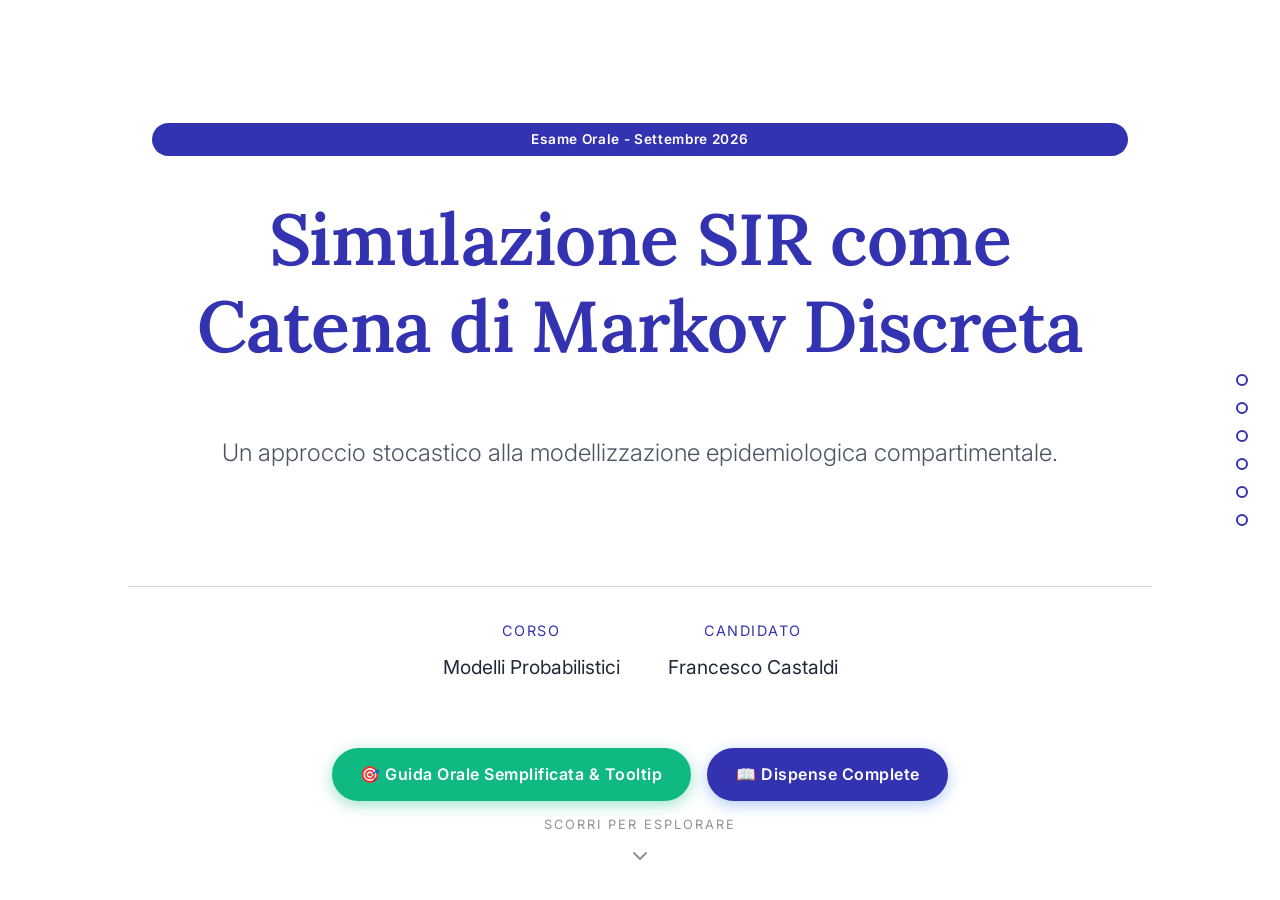
==== docs/index.html @ 9ffbcf99 "docs: add comprehensive oral exam guide with plain-language explanations and interactive tooltips" ====
<!DOCTYPE html>
<html lang="it">
<head>
    <meta charset="UTF-8">
    <meta name="viewport" content="width=device-width, initial-scale=1.0">
    <title>SIR Markov Chain | Esame Modelli Probabilistici</title>
    <link rel="stylesheet" href="./style.css">
    <!-- MathJax per renderizzare le formule LaTeX nativamente -->
    <script src="https://polyfill.io/v3/polyfill.min.js?features=es6"></script>
    <script id="MathJax-script" async src="https://cdn.jsdelivr.net/npm/mathjax@3/es5/tex-mml-chtml.js"></script>
    <!-- Chart.js per il simulatore interattivo -->
    <script src="https://cdn.jsdelivr.net/npm/chart.js"></script>
</head>
<body>

    <!-- Sidebar Navigation -->
    <nav class="side-nav">
        <ul>
            <li><a href="#hero" title="Intro" aria-label="Intro"></a></li>
            <li><a href="#model" title="Il Modello" aria-label="Il Modello"></a></li>
            <li><a href="#dynamics" title="Dinamica" aria-label="Dinamica"></a></li>
            <li><a href="#fluid" title="Limite Fluido" aria-label="Limite Fluido"></a></li>
            <li><a href="#analysis" title="Analisi Finale" aria-label="Analisi Finale"></a></li>
            <li><a href="#playground" title="Interactive Playground" aria-label="Playground"></a></li>
        </ul>
    </nav>

    <div class="presentation-container" id="presentation">

        <!-- SLIDE 1: HERO (Copertina) -->
        <section id="hero" class="slide hero-slide">
            <div class="slide-content">
                <div class="badge animate-on-scroll">Esame Orale - Settembre 2026</div>
                <h1 class="slide-title animate-on-scroll delay-1">Simulazione SIR come<br>Catena di Markov Discreta</h1>
                <p class="slide-subtitle animate-on-scroll delay-2">Un approccio stocastico alla modellizzazione epidemiologica compartimentale.</p>
                
                <div class="meta-info animate-on-scroll delay-3">
                    <div class="meta-item">
                        <span>Corso</span>
                        <strong>Modelli Probabilistici</strong>
                    </div>

                    <div class="meta-item">
                        <span>Candidato</span>
                        <strong>Francesco Castaldi</strong>
                    </div>
                </div>

                <div class="cta-container animate-on-scroll delay-3" style="margin-top: 2rem; display: flex; justify-content: center; gap: 1rem; flex-wrap: wrap;">
                    <a href="guida_orale.html" class="btn-primary" style="display: inline-block; padding: 0.8rem 1.8rem; background: #10b981; color: white; border-radius: 2rem; text-decoration: none; font-weight: 600; letter-spacing: 0.5px; transition: transform 0.2s, box-shadow 0.2s; box-shadow: 0 4px 15px rgba(16, 185, 129, 0.4);" onmouseover="this.style.transform='translateY(-2px)'; this.style.boxShadow='0 6px 20px rgba(16, 185, 129, 0.6)';" onmouseout="this.style.transform='translateY(0)'; this.style.boxShadow='0 4px 15px rgba(16, 185, 129, 0.4)';">
                        🎯 Guida Orale Semplificata & Tooltip
                    </a>
                    <a href="dispense.html" class="btn-secondary" style="display: inline-block; padding: 0.8rem 1.8rem; background: var(--accent); color: white; border-radius: 2rem; text-decoration: none; font-weight: 600; letter-spacing: 0.5px; transition: transform 0.2s, box-shadow 0.2s; box-shadow: 0 4px 15px rgba(59, 130, 246, 0.4);" onmouseover="this.style.transform='translateY(-2px)'; this.style.boxShadow='0 6px 20px rgba(59, 130, 246, 0.6)';" onmouseout="this.style.transform='translateY(0)'; this.style.boxShadow='0 4px 15px rgba(59, 130, 246, 0.4)';">
                        📖 Dispense Complete
                    </a>
                </div>

                <div class="scroll-hint animate-on-scroll delay-3">
                    <span style="font-size: 0.8rem; text-transform: uppercase; letter-spacing: 2px;">Scorri per esplorare</span>
                    <svg viewBox="0 0 24 24" fill="none" stroke="currentColor" stroke-width="2" stroke-linecap="round" stroke-linejoin="round"><polyline points="6 9 12 15 18 9"></polyline></svg>
                </div>
            </div>
        </section>

        <!-- SLIDE 2: IL MODELLO MATEMATICO -->
        <section id="model" class="slide">
            <div class="slide-header">
                <h2>Il Modello Stocastico</h2>
            </div>
            <div class="slide-content">
                <div class="two-col">
                    <div class="animate-on-scroll delay-1">
                        <p class="text-large" style="margin-bottom: 1.5rem;">
                            A differenza delle approssimazioni fluide basate su ODE, in questa simulazione trattiamo l'epidemia come un <strong>Processo Stocastico Discreto</strong> su un numero finito di individui \(N\).
                        </p>
                        <p class="text-large">
                            La transizione di stato tra i compartimenti Suscettibili (S), Infetti (I) e Rimossi (R) è governata da estrazioni casuali basate su distribuzioni binomiali condizionate allo stato precedente.
                        </p>
                    </div>
                    <div class="glass-box animate-on-scroll delay-2">
                        <h3 class="beamer-block-title">Spazio degli Stati Fisici</h3>
                        <div class="equation">
                            \[E = \{ (S, I, R) \in \mathbb{N}^3 : S+I+R = N \}\]
                        </div>
                        <p style="text-align: center; color: var(--text-secondary); margin-top: 1rem;">
                            La conservazione della massa è garantita strutturalmente. Se \(I_t = 0\), il sistema raggiunge lo <strong>Stato Assorbente</strong>.
                        </p>
                    </div>
                </div>
            </div>
        </section>

        <!-- SLIDE 3: DINAMICA DI BASE -->
        <section id="dynamics" class="slide">
            <div class="slide-header">
                <h2>La Dinamica Epidemica (\(N=100\))</h2>
            </div>
            <div class="slide-content">
                <div class="two-col">
                    <div class="glass-box animate-on-scroll delay-1">
                        <div class="badge">Traiettoria Singola</div>
                        <p style="margin-bottom: 1.5rem; color: var(--text-secondary);">Osserviamo il forte rumore stocastico tipico delle piccole popolazioni. La curva non è liscia ma soggetta alle fluttuazioni dei contagi individuali.</p>
                        <div class="plot-frame js-modal-trigger" data-img="./img/single_trajectory.png">
                            <img src="./img/single_trajectory.png" alt="Single Trajectory">
                        </div>
                    </div>
                    <div class="glass-box animate-on-scroll delay-2">
                        <div class="badge">Traiettoria Media (Monte Carlo)</div>
                        <p style="margin-bottom: 1.5rem; color: var(--text-secondary);">Iterando migliaia di estrazioni indipendenti, la Legge dei Grandi Numeri stabilizza la media verso il comportamento atteso teorico.</p>
                        <div class="plot-frame js-modal-trigger" data-img="./img/mean_trajectory.png">
                            <img src="./img/mean_trajectory.png" alt="Mean Trajectory">
                        </div>
                    </div>
                </div>
            </div>
        </section>

        <!-- SLIDE 4: FLUID LIMIT E ODE -->
        <section id="fluid" class="slide">
            <div class="slide-header">
                <h2>Limite Fluido: ODE vs Stocastico</h2>
            </div>
            <div class="slide-content">
                <div class="two-col">
                    <div class="animate-on-scroll delay-1">
                        <h3 class="serif" style="font-size: 2rem; margin-bottom: 1.5rem;">Validazione del Modello</h3>
                        <p class="text-large" style="margin-bottom: 1.5rem;">
                            Confrontando le traiettorie generate stocasticamente con le curve continue risolte tramite integrazione <strong>Runge-Kutta (RK4)</strong> sulle classiche equazioni differenziali ordinarie.
                        </p>
                        <ul class="text-large" style="margin-left: 1.5rem; color: var(--text-secondary);">
                            <li style="margin-bottom: 1rem;">La media stocastica approssima quasi perfettamente il modello ODE.</li>
                            <li style="margin-bottom: 1rem;">Per popolazioni \(N \to \infty\) la varianza collassa a zero.</li>
                        </ul>
                    </div>
                    <div class="plot-frame animate-on-scroll delay-2 js-modal-trigger" data-img="./img/ode_comparison.png">
                        <img src="./img/ode_comparison.png" alt="ODE Comparison">
                    </div>
                </div>
            </div>
        </section>

        <!-- SLIDE 5: DISTRIBUZIONI FINALI -->
        <section id="analysis" class="slide">
            <div class="slide-header">
                <h2>Analisi Finale: Assorbimento e \(R_0\)</h2>
            </div>
            <div class="slide-content">
                <div class="two-col">
                    <div class="glass-box animate-on-scroll delay-1">
                        <div class="badge">Tempo di Assorbimento (\(\tau\))</div>
                        <p style="margin-bottom: 1rem; color: var(--text-secondary);">Distribuzione empirica del tempo necessario affinché \(I = 0\). Il sistema finisce <strong>sempre</strong> in uno stato assorbente in tempo finito.</p>
                        <div class="plot-frame js-modal-trigger" data-img="./img/tau_histogram.png">
                            <img src="./img/tau_histogram.png" alt="Tau Histogram">
                        </div>
                    </div>
                    <div class="glass-box animate-on-scroll delay-2">
                        <div class="badge">Sensibilità a \(R_0\)</div>
                        <p style="margin-bottom: 1rem; color: var(--text-secondary);">Transizione di fase. Modificando il numero di riproduzione di base, osserviamo l'esplosione o il collasso della dimensione finale dell'epidemia.</p>
                        <div class="plot-frame js-modal-trigger" data-img="./img/sensitivity_comparison.png">
                            <img src="./img/sensitivity_comparison.png" alt="Sensitivity Comparison">
                        </div>
                    </div>
                </div>
            </div>
        </section>

        <!-- SLIDE 6: INTERACTIVE PLAYGROUND -->
        <section id="playground" class="slide">
            <div class="slide-header">
                <h2>Interactive Playground</h2>
            </div>
            <div class="slide-content">
                <p class="slide-subtitle animate-on-scroll" style="margin-top: 1rem;">Modella l'epidemia in tempo reale manipolando le derivate del Modello ODE (Limite Fluido).</p>
                
                <div class="playground-layout animate-on-scroll delay-1">
                    <!-- Controlli -->
                    <div class="controls glass-box">
                        <h3 class="beamer-block-title">Parametri Modello Fluido</h3>
                        
                        <div class="control-group">
                            <label for="sliderBeta">
                                Tasso di Infezione (\(\beta\))
                                <span id="valBeta" class="val-badge">0.30</span>
                            </label>
                            <input type="range" id="sliderBeta" min="0.05" max="1.0" step="0.01" value="0.30">
                        </div>
                        
                        <div class="control-group">
                            <label for="sliderGamma">
                                Tasso di Guarigione (\(\gamma\))
                                <span id="valGamma" class="val-badge">0.10</span>
                            </label>
                            <input type="range" id="sliderGamma" min="0.05" max="0.5" step="0.01" value="0.10">
                        </div>

                        <div class="control-group">
                            <label for="sliderN">
                                Popolazione Totale (\(N\))
                                <span id="valN" class="val-badge">1000</span>
                            </label>
                            <input type="range" id="sliderN" min="100" max="10000" step="100" value="1000">
                        </div>

                        <div class="control-group">
                            <label for="sliderI0">
                                Infetti Iniziali (\(I_0\))
                                <span id="valI0" class="val-badge">10</span>
                            </label>
                            <input type="range" id="sliderI0" min="1" max="100" step="1" value="10">
                        </div>

                        <div class="r0-indicator">
                            <span class="r0-label">Riproduzione Base (\(R_0\))</span>
                            <span id="valR0" class="r0-value">3.00</span>
                        </div>
                    </div>

                    <!-- Grafico Interattivo -->
                    <div class="chart-container glass-box">
                        <canvas id="playgroundChart"></canvas>
                    </div>
                </div>
            </div>
        </section>

    </div>

    <!-- Modale per Espansione Immagini (Focus per Discussione Professore) -->
    <div id="imageModal" class="modal">
        <button class="modal-close" id="closeModal">&times;</button>
        <div class="modal-content">
            <img id="modalImageSrc" src="" alt="Expanded View" class="modal-img">
        </div>
    </div>

    <script src="./script.js"></script>
    <script src="./simulator.js"></script>
</body>
</html>
---- docs/style.css ----
﻿/* docs/style.css - Academic Presentation "Scrollytelling" Design */

@import url('https://fonts.googleapis.com/css2?family=Inter:wght@300;400;500;600&family=Lora:ital,wght@0,400;0,600;0,700;1,400&display=swap');

:root {
  /* Colors - Tema Madrid Beamer */
  --bg-dark: #eef2f6; /* Sfondo pagina/esterno slide */
  --bg-slide: #ffffff; /* Sfondo slide puro */
  --bg-card: #f8f9fa; /* Sfondo blocchi/teoremi */
  --border-light: #d1d5db;
  
  --text-primary: #1f2937; /* Grigio scuro/nero per leggibilità */
  --text-secondary: #4b5563; /* Grigio testuale */
  --accent: #3333b2; /* Blu Madrid classico */
  --accent-muted: rgba(51, 51, 178, 0.1);

  /* Typography */
  --font-serif: 'Lora', serif;
  --font-sans: 'Inter', sans-serif;
}

* {
  margin: 0;
  padding: 0;
  box-sizing: border-box;
}

body {
  font-family: var(--font-sans);
  background-color: var(--bg-dark);
  color: var(--text-primary);
  line-height: 1.7;
  overflow: hidden; /* Hide body scroll, handle scroll in container */
}

h1, h2, h3, .serif {
  font-family: var(--font-serif);
  font-weight: 600;
  letter-spacing: -0.01em;
}

/* Scroll Container for Presentation */
.presentation-container {
  height: 100vh;
  overflow-y: scroll;
  scroll-snap-type: y mandatory;
  scroll-behavior: smooth;
  /* Hide scrollbar for clean presentation look */
  scrollbar-width: none; 
}
.presentation-container::-webkit-scrollbar {
  display: none;
}

/* Individual Slides */
.slide {
  height: 100vh;
  width: 100vw;
  scroll-snap-align: start;
  scroll-snap-stop: always;
  display: flex;
  flex-direction: column;
  justify-content: center;
  align-items: center;
  position: relative;
  padding: 4rem 10vw;
  background-color: var(--bg-slide);
}

/* Presentation Header (Madrid Style) */
.slide-header {
  position: absolute;
  top: 0; left: 0; right: 0;
  background-color: var(--bg-slide);
  padding: 1.5rem 3rem;
  border-bottom: 2px solid var(--accent);
  display: flex;
  align-items: center;
}
.slide-header h2 {
  color: var(--accent);
  font-size: 2rem;
  margin: 0;
  font-family: var(--font-sans);
}

/* Alternate Slide Backgrounds */
.slide:nth-child(even) {
  background-color: var(--bg-slide);
}
.slide:nth-child(odd) {
  background-color: var(--bg-slide);
}

/* Layout Utilities */
.slide-content {
  max-width: 1200px;
  width: 100%;
  display: flex;
  flex-direction: column;
  gap: 2rem;
  z-index: 10;
}

.two-col {
  display: grid;
  grid-template-columns: 1fr 1fr;
  gap: 4rem;
  align-items: center;
}

/* Typography Scales for Presentation */
.slide-title {
  font-size: 3.5rem;
  line-height: 1.2;
  margin-bottom: 1rem;
  color: var(--accent);
}
.slide-subtitle {
  font-size: 1.5rem;
  color: var(--text-secondary);
  font-weight: 300;
  margin-bottom: 2rem;
}
.text-large {
  font-size: 1.25rem;
  color: var(--text-secondary);
}

/* Hero Specifics */
.hero-slide {
  text-align: center;
}
.hero-slide .slide-title {
  font-size: 4.5rem;
  margin-bottom: 2rem;
}
.meta-info {
  display: flex;
  justify-content: center;
  gap: 3rem;
  margin-top: 3rem;
  border-top: 1px solid var(--border-light);
  padding-top: 2rem;
}
.meta-item span {
  display: block;
  font-size: 0.9rem;
  text-transform: uppercase;
  letter-spacing: 0.1em;
  color: var(--accent);
  margin-bottom: 0.5rem;
}
.meta-item strong {
  font-size: 1.2rem;
  font-weight: 400;
}

/* UI Elements */
.glass-box {
  background: var(--bg-card);
  border: 1px solid var(--border-light);
  border-radius: 0.5rem;
  box-shadow: 0 4px 6px -1px rgba(0, 0, 0, 0.1), 0 2px 4px -1px rgba(0, 0, 0, 0.06);
  overflow: hidden;
}

/* Beamer Block Header inside Glass Box */
.glass-box > h3, .beamer-block-title {
  background-color: var(--accent);
  color: white;
  margin: 0;
  padding: 0.75rem 1.5rem;
  font-family: var(--font-sans);
  font-size: 1.1rem;
}

.glass-box > p, .glass-box > div:not(.beamer-block-title) {
  padding: 0 1.5rem;
}
.glass-box > p:first-of-type {
  margin-top: 1rem;
}

.equation {
  font-family: var(--font-serif);
  font-size: 1.8rem;
  font-style: italic;
  text-align: center;
  color: var(--text-primary);
  margin: 1.5rem;
  padding: 1.5rem;
  background: white;
  border-radius: 0.5rem;
  border-left: 4px solid var(--accent);
  box-shadow: inset 0 0 10px rgba(0,0,0,0.02);
}

.badge {
  display: inline-block;
  padding: 0.3rem 0.8rem;
  border-radius: 2rem;
  background: var(--accent);
  color: white;
  font-size: 0.85rem;
  font-weight: 600;
  letter-spacing: 0.05em;
  margin: 1.5rem;
  margin-bottom: 0.5rem;
}

/* Plot Images */
.plot-frame {
  width: 100%;
  border-radius: 0.25rem;
  border: 1px solid var(--border-light);
  background: white;
  padding: 0.5rem;
  margin-bottom: 1.5rem;
  cursor: pointer;
  transition: transform 0.3s ease, box-shadow 0.3s ease;
  position: relative;
}
.plot-frame img {
  width: 100%;
  height: auto;
  border-radius: 0.15rem;
  display: block;
}
.plot-frame:hover {
  transform: translateY(-3px) scale(1.01);
  box-shadow: 0 10px 20px -10px rgba(0,0,0,0.15);
}
.plot-frame::after {
  content: 'Espandi immagine';
  position: absolute;
  bottom: 1rem;
  right: 1rem;
  background: var(--accent);
  color: white;
  padding: 0.4rem 1rem;
  border-radius: 2rem;
  font-size: 0.8rem;
  opacity: 0;
  transition: opacity 0.3s ease;
  pointer-events: none;
}
.plot-frame:hover::after {
  opacity: 1;
}

/* 
 * ==========================================
 * MODERN WEB: SCROLL-DRIVEN ANIMATIONS
 * ==========================================
 */

/* Baseline Fallback (JS Observer) */
.animate-on-scroll {
  opacity: 0;
  transform: translateY(30px);
  /* Fallback transitions */
  transition: opacity 0.8s cubic-bezier(0.2, 0.8, 0.2, 1), transform 0.8s cubic-bezier(0.2, 0.8, 0.2, 1);
}
.is-visible.animate-on-scroll {
  opacity: 1;
  transform: translateY(0);
}

/* Staggering delays for JS fallback */
.delay-1 { transition-delay: 100ms; }
.delay-2 { transition-delay: 200ms; }
.delay-3 { transition-delay: 300ms; }

/* Native CSS Scroll-Driven Animations (Chrome 115+, Edge 115+, Safari 26+) */
@supports ((animation-timeline: scroll()) and (animation-range: 0% 100%)) {
  
  @keyframes fade-in-up-scroll {
    from {
      opacity: 0;
      transform: translateY(100px) scale(0.95);
    }
    to {
      opacity: 1;
      transform: translateY(0) scale(1);
    }
  }

  /* Overwrite the classes used by the JS fallback */
  .animate-on-scroll {
    /* Use the nearest scrollport (the slide) as the timeline */
    animation: fade-in-up-scroll linear both;
    animation-timeline: view();
    /* The animation starts when the element enters the viewport (entry 10%), 
       and ends when it covers 30% of the viewport (cover 30%) */
    animation-range: entry 10% cover 30%;
    
    /* Reset old JS fallback states so CSS fully takes over */
    transition: none !important;
    opacity: 1; /* Reset base state for the animation to control it */
    transform: none; 
  }

  /* Staggering in Native CSS can be simulated by shifting the animation range */
  .animate-on-scroll.delay-1 { animation-range: entry 15% cover 35%; }
  .animate-on-scroll.delay-2 { animation-range: entry 20% cover 40%; }
  .animate-on-scroll.delay-3 { animation-range: entry 25% cover 45%; }
  
  /* Disable the JS fallback class effects */
  .is-visible.animate-on-scroll {
      /* Handled by animation-timeline instead */
  }
}

/* MANDATORY Copy-Paste Safety for Modern Web: Accessibility (A11Y) */
@media (prefers-reduced-motion: reduce) {
  .animate-on-scroll {
    animation: none !important;
    opacity: 1 !important;
    transform: none !important;
    transition: none !important;
  }
}


/* Modal for Image Viewing */
.modal {
  display: none;
  position: fixed;
  inset: 0;
  z-index: 100;
  background: rgba(0, 0, 0, 0.95);
  align-items: center;
  justify-content: center;
  opacity: 0;
  transition: opacity 0.3s ease;
}
.modal.visible {
  display: flex;
  opacity: 1;
}
.modal-content {
  max-width: 90vw;
  max-height: 90vh;
  box-shadow: 0 0 50px rgba(0,0,0,0.5);
  transform: scale(0.95);
  transition: transform 0.3s cubic-bezier(0.34, 1.56, 0.64, 1);
}
.modal.visible .modal-content {
  transform: scale(1);
}
.modal-img {
  display: block;
  max-width: 100%;
  max-height: 90vh;
  object-fit: contain;
}
.modal-close {
  position: absolute;
  top: 2rem;
  right: 2rem;
  background: transparent;
  border: 1px solid rgba(255,255,255,0.3);
  color: white;
  width: 50px;
  height: 50px;
  border-radius: 50%;
  font-size: 1.5rem;
  cursor: pointer;
  transition: all 0.2s ease;
}
.modal-close:hover {
  background: white;
  color: black;
}

/* Scroll indicator hint */
.scroll-hint {
  position: absolute;
  bottom: 2rem;
  left: 50%;
  transform: translateX(-50%);
  display: flex;
  flex-direction: column;
  align-items: center;
  gap: 0.5rem;
  opacity: 0.5;
  animation: bounce 2s infinite;
}
.scroll-hint svg {
  width: 24px;
  height: 24px;
}

@keyframes bounce {
  0%, 20%, 50%, 80%, 100% { transform: translateY(0) translateX(-50%); }
  40% { transform: translateY(-10px) translateX(-50%); }
  60% { transform: translateY(-5px) translateX(-50%); }
}

@media (max-width: 1024px) {
  .two-col { grid-template-columns: 1fr; gap: 2rem; }
  .slide-title { font-size: 2.5rem; }
  .slide { padding: 4rem 5vw; }
  .equation { font-size: 1.4rem; }
}


/* =========================================================================
 * NAVIGATION & INTERACTIVE PLAYGROUND
 * ========================================================================= 
 */

/* Side Navigation (Dots) */
.side-nav {
  position: fixed;
  right: 2rem;
  top: 50%;
  transform: translateY(-50%);
  z-index: 50;
}
.side-nav ul {
  list-style: none;
  display: flex;
  flex-direction: column;
  gap: 1rem;
}
.side-nav a {
  display: block;
  width: 12px;
  height: 12px;
  border-radius: 50%;
  border: 2px solid var(--accent);
  background: white;
  transition: all 0.3s ease;
  position: relative;
}
.side-nav a:hover,
.side-nav a.active {
  background: var(--accent);
  border-color: var(--accent);
  box-shadow: 0 0 10px var(--accent-muted);
}

/* Tooltip on hover */
.side-nav a::after {
  content: attr(title);
  position: absolute;
  right: 25px;
  top: 50%;
  transform: translateY(-50%) translateX(10px);
  background: var(--bg-card);
  padding: 0.3rem 0.8rem;
  border-radius: 4px;
  font-size: 0.8rem;
  white-space: nowrap;
  opacity: 0;
  visibility: hidden;
  transition: all 0.3s ease;
  border: 1px solid var(--border-light);
  backdrop-filter: blur(5px);
}
.side-nav a:hover::after {
  opacity: 1;
  visibility: visible;
  transform: translateY(-50%) translateX(0);
}

/* Playground Layout */
.playground-layout {
  display: grid;
  grid-template-columns: 350px 1fr;
  gap: 2rem;
  width: 100%;
  align-items: stretch;
}

.controls {
  display: flex;
  flex-direction: column;
  gap: 1.5rem;
}

.control-group {
  display: flex;
  flex-direction: column;
  gap: 0.5rem;
}

.control-group label {
  display: flex;
  justify-content: space-between;
  font-size: 0.9rem;
  color: var(--text-secondary);
}

.val-badge {
  background: #e2e8f0;
  padding: 0.1rem 0.5rem;
  border-radius: 4px;
  color: var(--accent);
  font-family: monospace;
  font-weight: 600;
}

/* Custom Range Slider Styling */
input[type=range] {
  -webkit-appearance: none;
  width: 100%;
  background: transparent;
}

input[type=range]::-webkit-slider-thumb {
  -webkit-appearance: none;
  height: 16px;
  width: 16px;
  border-radius: 50%;
  background: var(--accent);
  cursor: pointer;
  margin-top: -6px;
  box-shadow: 0 0 10px var(--accent-muted);
}

input[type=range]::-webkit-slider-runnable-track {
  width: 100%;
  height: 4px;
  cursor: pointer;
  background: #cbd5e1;
  border-radius: 2px;
}

input[type=range]:focus {
  outline: none;
}

.r0-indicator {
  margin-top: auto;
  margin-bottom: 1.5rem;
  margin-left: 1.5rem;
  margin-right: 1.5rem;
  padding: 1rem;
  background: #e0e7ff;
  border-radius: 4px;
  display: flex;
  justify-content: space-between;
  align-items: center;
  border-left: 4px solid var(--accent);
}

.r0-label {
  font-weight: 600;
  font-size: 1rem;
}

.r0-value {
  font-family: var(--font-serif);
  font-size: 1.5rem;
  color: var(--accent);
}

.chart-container {
  position: relative;
  width: 100%;
  height: 450px;
  padding: 1rem;
}

@media (max-width: 1024px) {
  .playground-layout {
    grid-template-columns: 1fr;
  }
  .chart-container {
    height: 350px;
  }
  .side-nav {
    display: none; /* Hide side nav on mobile */
  }
}

/* =========================================================================
 * DOCS PAGE (Dispense)
 * ========================================================================= 
 */
.docs-body {
  overflow: auto;
}

.docs-header {
  position: sticky;
  top: 0;
  z-index: 100;
  background: var(--accent);
  border-bottom: 2px solid #1e1e8a;
  padding: 1rem 2rem;
  display: flex;
  justify-content: space-between;
  align-items: center;
}
.docs-header h2 {
  color: white;
}
.back-link {
  color: #e2e8f0;
  text-decoration: none;
  font-size: 0.9rem;
  transition: color 0.3s;
}
.back-link:hover {
  color: white;
  text-decoration: underline;
}

.docs-container {
  display: grid;
  grid-template-columns: 280px 1fr;
  max-width: 1400px;
  margin: 0 auto;
  min-height: calc(100vh - 70px);
}

.docs-sidebar {
  border-right: 1px solid var(--border-light);
  padding: 2rem;
  position: sticky;
  top: 70px;
  height: calc(100vh - 70px);
  overflow-y: auto;
  background: #f8fafc;
}
.docs-sidebar h3 {
  margin-bottom: 1.5rem;
  color: var(--text-primary);
  font-size: 1.2rem;
}
.docs-sidebar ul {
  list-style: none;
  display: flex;
  flex-direction: column;
  gap: 0.8rem;
}
.docs-sidebar a {
  color: var(--text-secondary);
  text-decoration: none;
  font-size: 0.9rem;
  transition: color 0.2s;
  line-height: 1.4;
  display: block;
}
.docs-sidebar a:hover {
  color: var(--accent);
}

.docs-content {
  padding: 2rem 4rem;
  max-width: 900px;
}
.docs-content p {
  margin-bottom: 1.5rem;
  color: var(--text-primary);
}
.docs-content ul, .docs-content ol {
  margin-bottom: 1.5rem;
  margin-left: 2rem;
  color: var(--text-primary);
}
.docs-content li {
  margin-bottom: 0.5rem;
}

.chapter-title {
  font-size: 2.5rem;
  margin-top: 3rem;
  margin-bottom: 2rem;
  padding-bottom: 1rem;
  border-bottom: 2px solid var(--border-light);
  color: var(--text-primary);
}

.section-title {
  font-size: 1.8rem;
  margin-top: 2.5rem;
  margin-bottom: 1.2rem;
  color: var(--text-primary);
}

.subsection-title {
  font-size: 1.3rem;
  margin-top: 1.5rem;
  margin-bottom: 1rem;
  color: var(--text-secondary);
}

/* Custom Environments (Info Boxes) */
.info-box {
  margin: 2rem 0;
  padding: 1.5rem;
  border-radius: 8px;
  background: var(--bg-card);
  border-left: 4px solid var(--accent);
  box-shadow: 0 2px 4px rgba(0,0,0,0.05);
}

.info-box h4 {
  margin-bottom: 0.8rem;
  font-family: var(--font-serif);
  font-size: 1.1rem;
  color: var(--accent);
}

.info-box p:last-child {
  margin-bottom: 0;
}

.info-box.hint {
  border-left-color: #d97706;
  background: #fef3c7;
}
.info-box.hint h4 {
  color: #b45309;
}

.info-box.spiegazione {
  border-left-color: #059669;
  background: #d1fae5;
}
.info-box.spiegazione h4 {
  color: #047857;
}

.info-box.esempio {
  border-left-color: #2563eb;
  background: #dbeafe;
}
.info-box.esempio h4 {
  color: #1d4ed8;
}

.info-box.teorema, .info-box.corollario {
  border-left-color: #7c3aed;
  background: #ede9fe;
}
.info-box.teorema h4, .info-box.corollario h4 {
  color: #6d28d9;
}

.info-box.definizione {
  border-left-color: #db2777;
  background: #fce7f3;
}
.info-box.definizione h4 {
  color: #be185d;
}

@media (max-width: 1024px) {
  .docs-container {
    grid-template-columns: 1fr;
  }
  .docs-sidebar {
    position: relative;
    height: auto;
    top: 0;
    border-right: none;
    border-bottom: 1px solid var(--border-light);
    padding: 1.5rem;
  }
  .docs-content {
    padding: 1.5rem;
  }
}
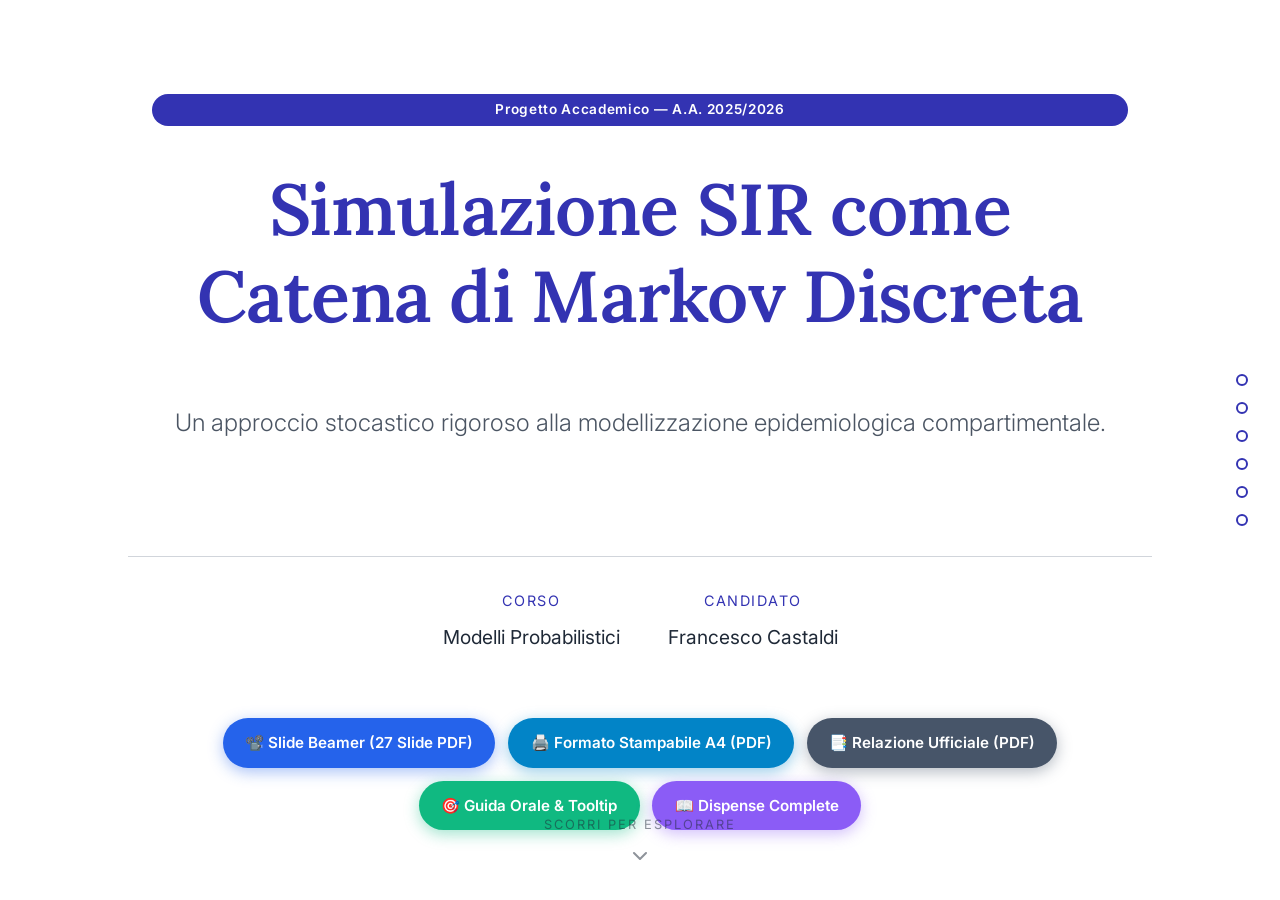
==== commit 73928eaf: "docs(pdf): compile and synchronize all updated PDFs across report, references, and web docs" ====
--- a/docs/index.html
+++ b/docs/index.html
@@ -30,9 +30,9 @@
         <!-- SLIDE 1: HERO (Copertina) -->
         <section id="hero" class="slide hero-slide">
             <div class="slide-content">
-                <div class="badge animate-on-scroll">Esame Orale - Settembre 2026</div>
+                <div class="badge animate-on-scroll">Progetto Accademico — A.A. 2025/2026</div>
                 <h1 class="slide-title animate-on-scroll delay-1">Simulazione SIR come<br>Catena di Markov Discreta</h1>
-                <p class="slide-subtitle animate-on-scroll delay-2">Un approccio stocastico alla modellizzazione epidemiologica compartimentale.</p>
+                <p class="slide-subtitle animate-on-scroll delay-2">Un approccio stocastico rigoroso alla modellizzazione epidemiologica compartimentale.</p>
                 
                 <div class="meta-info animate-on-scroll delay-3">
                     <div class="meta-item">
@@ -46,11 +46,20 @@
                     </div>
                 </div>
 
-                <div class="cta-container animate-on-scroll delay-3" style="margin-top: 2rem; display: flex; justify-content: center; gap: 1rem; flex-wrap: wrap;">
-                    <a href="guida_orale.html" class="btn-primary" style="display: inline-block; padding: 0.8rem 1.8rem; background: #10b981; color: white; border-radius: 2rem; text-decoration: none; font-weight: 600; letter-spacing: 0.5px; transition: transform 0.2s, box-shadow 0.2s; box-shadow: 0 4px 15px rgba(16, 185, 129, 0.4);" onmouseover="this.style.transform='translateY(-2px)'; this.style.boxShadow='0 6px 20px rgba(16, 185, 129, 0.6)';" onmouseout="this.style.transform='translateY(0)'; this.style.boxShadow='0 4px 15px rgba(16, 185, 129, 0.4)';">
-                        🎯 Guida Orale Semplificata & Tooltip
-                    </a>
-                    <a href="dispense.html" class="btn-secondary" style="display: inline-block; padding: 0.8rem 1.8rem; background: var(--accent); color: white; border-radius: 2rem; text-decoration: none; font-weight: 600; letter-spacing: 0.5px; transition: transform 0.2s, box-shadow 0.2s; box-shadow: 0 4px 15px rgba(59, 130, 246, 0.4);" onmouseover="this.style.transform='translateY(-2px)'; this.style.boxShadow='0 6px 20px rgba(59, 130, 246, 0.6)';" onmouseout="this.style.transform='translateY(0)'; this.style.boxShadow='0 4px 15px rgba(59, 130, 246, 0.4)';">
+                <div class="cta-container animate-on-scroll delay-3" style="margin-top: 2rem; display: flex; justify-content: center; gap: 0.8rem; flex-wrap: wrap;">
+                    <a href="presentazione.pdf" target="_blank" class="btn-primary" style="display: inline-block; padding: 0.75rem 1.4rem; background: #2563eb; color: white; border-radius: 2rem; text-decoration: none; font-weight: 600; font-size: 0.95rem; box-shadow: 0 4px 15px rgba(37, 99, 235, 0.4);">
+                        📽️ Slide Beamer (27 Slide PDF)
+                    </a>
+                    <a href="presentazione_stampabile_A4.pdf" target="_blank" class="btn-primary" style="display: inline-block; padding: 0.75rem 1.4rem; background: #0284c7; color: white; border-radius: 2rem; text-decoration: none; font-weight: 600; font-size: 0.95rem; box-shadow: 0 4px 15px rgba(2, 132, 199, 0.4);">
+                        🖨️ Formato Stampabile A4 (PDF)
+                    </a>
+                    <a href="relazione.pdf" target="_blank" class="btn-primary" style="display: inline-block; padding: 0.75rem 1.4rem; background: #475569; color: white; border-radius: 2rem; text-decoration: none; font-weight: 600; font-size: 0.95rem; box-shadow: 0 4px 15px rgba(71, 85, 105, 0.4);">
+                        📑 Relazione Ufficiale (PDF)
+                    </a>
+                    <a href="guida_orale.html" class="btn-secondary" style="display: inline-block; padding: 0.75rem 1.4rem; background: #10b981; color: white; border-radius: 2rem; text-decoration: none; font-weight: 600; font-size: 0.95rem; box-shadow: 0 4px 15px rgba(16, 185, 129, 0.4);">
+                        🎯 Guida Orale & Tooltip
+                    </a>
+                    <a href="dispense.html" class="btn-secondary" style="display: inline-block; padding: 0.75rem 1.4rem; background: #8b5cf6; color: white; border-radius: 2rem; text-decoration: none; font-weight: 600; font-size: 0.95rem; box-shadow: 0 4px 15px rgba(139, 92, 246, 0.4);">
                         📖 Dispense Complete
                     </a>
                 </div>
@@ -142,20 +151,36 @@
         <!-- SLIDE 5: DISTRIBUZIONI FINALI -->
         <section id="analysis" class="slide">
             <div class="slide-header">
-                <h2>Analisi Finale: Assorbimento e \(R_0\)</h2>
-            </div>
-            <div class="slide-content">
+                <h2>Analisi Statistica Avanzata & Assorbimento</h2>
+            </div>
+            <div class="slide-content">
+                <div class="two-col" style="margin-bottom: 1.5rem;">
+                    <div class="glass-box animate-on-scroll delay-1">
+                        <div class="badge">Ritratto di Fase (S, I)</div>
+                        <p style="margin-bottom: 0.8rem; color: var(--text-secondary);">Dinamica nel simplesso \(S+I \le N\). Traiettorie stocastiche che impattano sull'asse assorbente \(I=0\).</p>
+                        <div class="plot-frame js-modal-trigger" data-img="./img/phase_portrait.png">
+                            <img src="./img/phase_portrait.png" alt="Phase Portrait (S, I)">
+                        </div>
+                    </div>
+                    <div class="glass-box animate-on-scroll delay-2">
+                        <div class="badge">Attacco Finale (\(R_\infty\))</div>
+                        <p style="margin-bottom: 0.8rem; color: var(--text-secondary);">Distribuzione empirica della dimensione finale dell'epidemia su \(M=1000\) simulazioni (\(76.59 \pm 8.41\)).</p>
+                        <div class="plot-frame js-modal-trigger" data-img="./img/r_infinity_histogram.png">
+                            <img src="./img/r_infinity_histogram.png" alt="R_infinity Histogram">
+                        </div>
+                    </div>
+                </div>
                 <div class="two-col">
                     <div class="glass-box animate-on-scroll delay-1">
                         <div class="badge">Tempo di Assorbimento (\(\tau\))</div>
-                        <p style="margin-bottom: 1rem; color: var(--text-secondary);">Distribuzione empirica del tempo necessario affinché \(I = 0\). Il sistema finisce <strong>sempre</strong> in uno stato assorbente in tempo finito.</p>
+                        <p style="margin-bottom: 0.8rem; color: var(--text-secondary);">Distribuzione empirica del tempo necessario affinché \(I = 0\) (\(\bar{\tau} = 86.66\)). Estinzione quasi certa in tempo finito.</p>
                         <div class="plot-frame js-modal-trigger" data-img="./img/tau_histogram.png">
                             <img src="./img/tau_histogram.png" alt="Tau Histogram">
                         </div>
                     </div>
                     <div class="glass-box animate-on-scroll delay-2">
                         <div class="badge">Sensibilità a \(R_0\)</div>
-                        <p style="margin-bottom: 1rem; color: var(--text-secondary);">Transizione di fase. Modificando il numero di riproduzione di base, osserviamo l'esplosione o il collasso della dimensione finale dell'epidemia.</p>
+                        <p style="margin-bottom: 0.8rem; color: var(--text-secondary);">Transizione di fase attorno alla soglia critica \(R_0 = 1\). Esplosione dell'attacco finale per \(R_0 > 1\).</p>
                         <div class="plot-frame js-modal-trigger" data-img="./img/sensitivity_comparison.png">
                             <img src="./img/sensitivity_comparison.png" alt="Sensitivity Comparison">
                         </div>
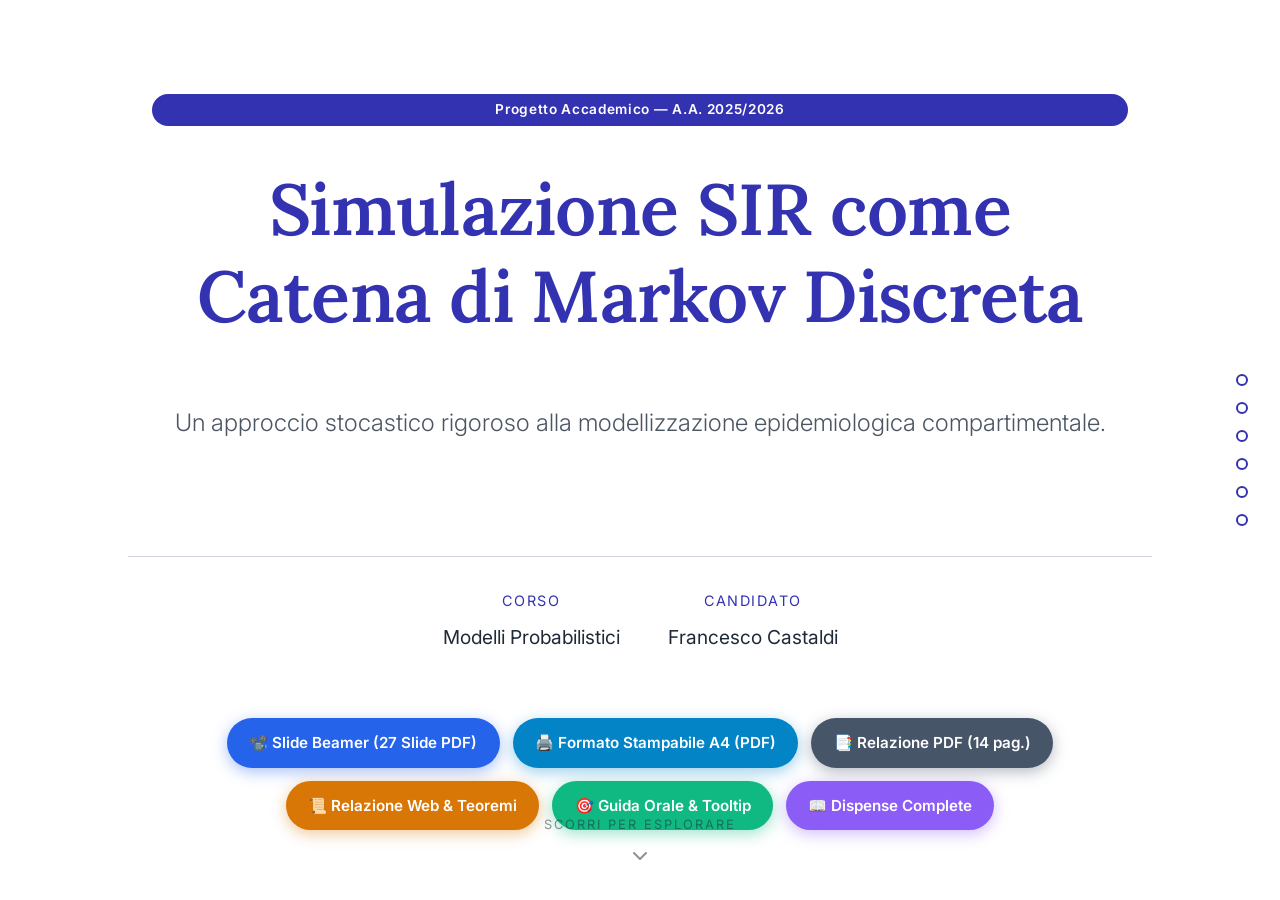
==== commit 407d88b0: "docs: add standalone interactive web edition of relazione with oral tooltips (docs/relazione.html)" ====
--- a/docs/index.html
+++ b/docs/index.html
@@ -54,7 +54,10 @@
                         🖨️ Formato Stampabile A4 (PDF)
                     </a>
                     <a href="relazione.pdf" target="_blank" class="btn-primary" style="display: inline-block; padding: 0.75rem 1.4rem; background: #475569; color: white; border-radius: 2rem; text-decoration: none; font-weight: 600; font-size: 0.95rem; box-shadow: 0 4px 15px rgba(71, 85, 105, 0.4);">
-                        📑 Relazione Ufficiale (PDF)
+                        📑 Relazione PDF (14 pag.)
+                    </a>
+                    <a href="relazione.html" class="btn-secondary" style="display: inline-block; padding: 0.75rem 1.4rem; background: #d97706; color: white; border-radius: 2rem; text-decoration: none; font-weight: 600; font-size: 0.95rem; box-shadow: 0 4px 15px rgba(217, 119, 6, 0.4);">
+                        📜 Relazione Web & Teoremi
                     </a>
                     <a href="guida_orale.html" class="btn-secondary" style="display: inline-block; padding: 0.75rem 1.4rem; background: #10b981; color: white; border-radius: 2rem; text-decoration: none; font-weight: 600; font-size: 0.95rem; box-shadow: 0 4px 15px rgba(16, 185, 129, 0.4);">
                         🎯 Guida Orale & Tooltip
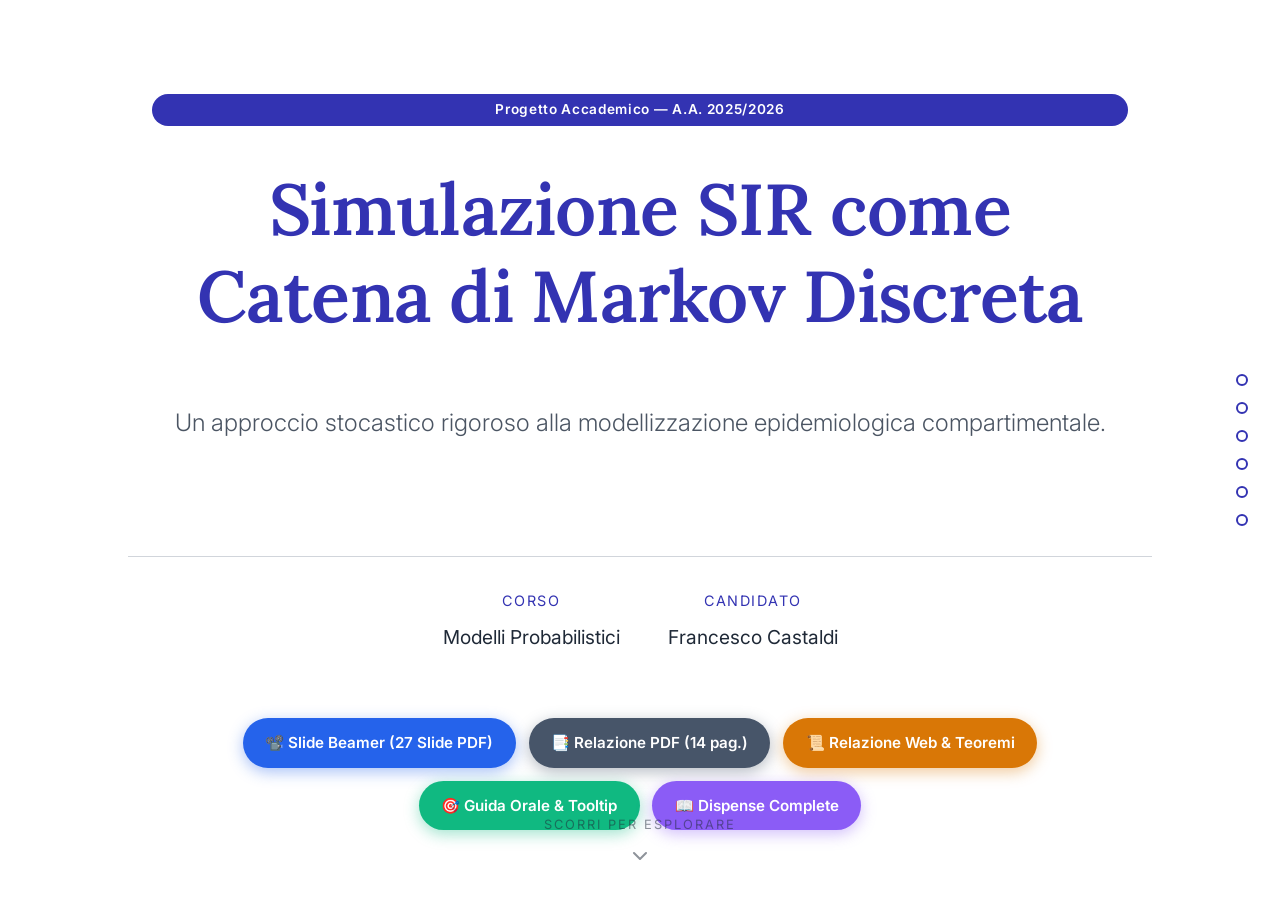
==== commit d6413b0e: "docs(presentation): remove printable A4 format and update 27-slide beamer build and docs" ====
--- a/docs/index.html
+++ b/docs/index.html
@@ -50,9 +50,6 @@
                     <a href="presentazione.pdf" target="_blank" class="btn-primary" style="display: inline-block; padding: 0.75rem 1.4rem; background: #2563eb; color: white; border-radius: 2rem; text-decoration: none; font-weight: 600; font-size: 0.95rem; box-shadow: 0 4px 15px rgba(37, 99, 235, 0.4);">
                         📽️ Slide Beamer (27 Slide PDF)
                     </a>
-                    <a href="presentazione_stampabile_A4.pdf" target="_blank" class="btn-primary" style="display: inline-block; padding: 0.75rem 1.4rem; background: #0284c7; color: white; border-radius: 2rem; text-decoration: none; font-weight: 600; font-size: 0.95rem; box-shadow: 0 4px 15px rgba(2, 132, 199, 0.4);">
-                        🖨️ Formato Stampabile A4 (PDF)
-                    </a>
                     <a href="relazione.pdf" target="_blank" class="btn-primary" style="display: inline-block; padding: 0.75rem 1.4rem; background: #475569; color: white; border-radius: 2rem; text-decoration: none; font-weight: 600; font-size: 0.95rem; box-shadow: 0 4px 15px rgba(71, 85, 105, 0.4);">
                         📑 Relazione PDF (14 pag.)
                     </a>
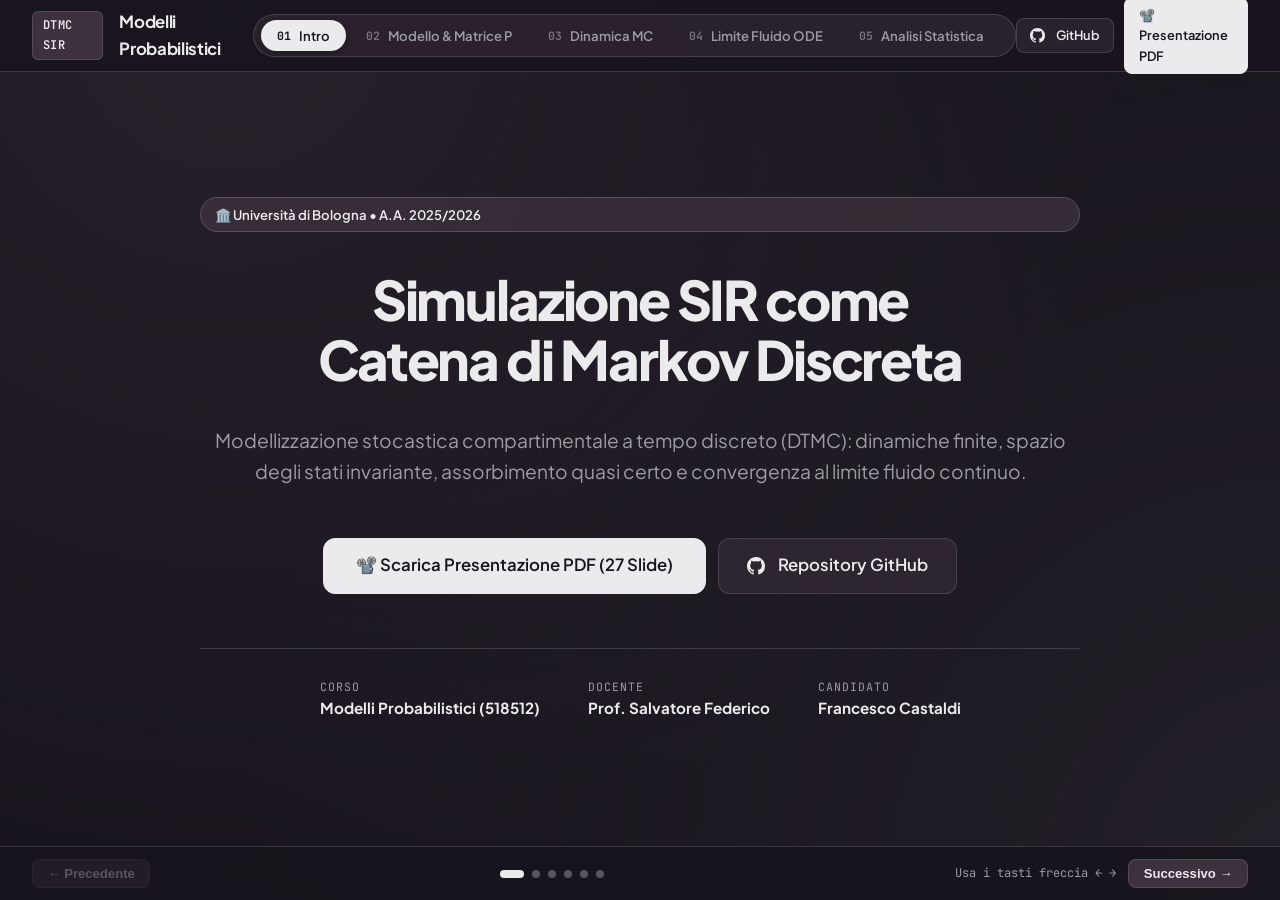
==== commit a3c00f67: "feat(pages): apply minimalist palette #10, tabbed single-screen navigation, deep theory, and present" ====
--- a/docs/index.html
+++ b/docs/index.html
@@ -3,7 +3,7 @@
 <head>
     <meta charset="UTF-8">
     <meta name="viewport" content="width=device-width, initial-scale=1.0">
-    <title>SIR Markov Chain | Esame Modelli Probabilistici</title>
+    <title>SIR Markov Chain | Modelli Probabilistici</title>
     <link rel="stylesheet" href="./style.css">
     <!-- MathJax per renderizzare le formule LaTeX nativamente -->
     <script src="https://polyfill.io/v3/polyfill.min.js?features=es6"></script>
@@ -13,244 +13,364 @@
 </head>
 <body>
 
-    <!-- Sidebar Navigation -->
-    <nav class="side-nav">
-        <ul>
-            <li><a href="#hero" title="Intro" aria-label="Intro"></a></li>
-            <li><a href="#model" title="Il Modello" aria-label="Il Modello"></a></li>
-            <li><a href="#dynamics" title="Dinamica" aria-label="Dinamica"></a></li>
-            <li><a href="#fluid" title="Limite Fluido" aria-label="Limite Fluido"></a></li>
-            <li><a href="#analysis" title="Analisi Finale" aria-label="Analisi Finale"></a></li>
-            <li><a href="#playground" title="Interactive Playground" aria-label="Playground"></a></li>
-        </ul>
-    </nav>
-
-    <div class="presentation-container" id="presentation">
-
-        <!-- SLIDE 1: HERO (Copertina) -->
-        <section id="hero" class="slide hero-slide">
-            <div class="slide-content">
-                <div class="badge animate-on-scroll">Progetto Accademico — A.A. 2025/2026</div>
-                <h1 class="slide-title animate-on-scroll delay-1">Simulazione SIR come<br>Catena di Markov Discreta</h1>
-                <p class="slide-subtitle animate-on-scroll delay-2">Un approccio stocastico rigoroso alla modellizzazione epidemiologica compartimentale.</p>
-                
-                <div class="meta-info animate-on-scroll delay-3">
-                    <div class="meta-item">
-                        <span>Corso</span>
-                        <strong>Modelli Probabilistici</strong>
-                    </div>
-
-                    <div class="meta-item">
-                        <span>Candidato</span>
-                        <strong>Francesco Castaldi</strong>
-                    </div>
-                </div>
-
-                <div class="cta-container animate-on-scroll delay-3" style="margin-top: 2rem; display: flex; justify-content: center; gap: 0.8rem; flex-wrap: wrap;">
-                    <a href="presentazione.pdf" target="_blank" class="btn-primary" style="display: inline-block; padding: 0.75rem 1.4rem; background: #2563eb; color: white; border-radius: 2rem; text-decoration: none; font-weight: 600; font-size: 0.95rem; box-shadow: 0 4px 15px rgba(37, 99, 235, 0.4);">
-                        📽️ Slide Beamer (27 Slide PDF)
-                    </a>
-                    <a href="relazione.pdf" target="_blank" class="btn-primary" style="display: inline-block; padding: 0.75rem 1.4rem; background: #475569; color: white; border-radius: 2rem; text-decoration: none; font-weight: 600; font-size: 0.95rem; box-shadow: 0 4px 15px rgba(71, 85, 105, 0.4);">
-                        📑 Relazione PDF (14 pag.)
-                    </a>
-                    <a href="relazione.html" class="btn-secondary" style="display: inline-block; padding: 0.75rem 1.4rem; background: #d97706; color: white; border-radius: 2rem; text-decoration: none; font-weight: 600; font-size: 0.95rem; box-shadow: 0 4px 15px rgba(217, 119, 6, 0.4);">
-                        📜 Relazione Web & Teoremi
-                    </a>
-                    <a href="guida_orale.html" class="btn-secondary" style="display: inline-block; padding: 0.75rem 1.4rem; background: #10b981; color: white; border-radius: 2rem; text-decoration: none; font-weight: 600; font-size: 0.95rem; box-shadow: 0 4px 15px rgba(16, 185, 129, 0.4);">
-                        🎯 Guida Orale & Tooltip
-                    </a>
-                    <a href="dispense.html" class="btn-secondary" style="display: inline-block; padding: 0.75rem 1.4rem; background: #8b5cf6; color: white; border-radius: 2rem; text-decoration: none; font-weight: 600; font-size: 0.95rem; box-shadow: 0 4px 15px rgba(139, 92, 246, 0.4);">
-                        📖 Dispense Complete
-                    </a>
-                </div>
-
-                <div class="scroll-hint animate-on-scroll delay-3">
-                    <span style="font-size: 0.8rem; text-transform: uppercase; letter-spacing: 2px;">Scorri per esplorare</span>
-                    <svg viewBox="0 0 24 24" fill="none" stroke="currentColor" stroke-width="2" stroke-linecap="round" stroke-linejoin="round"><polyline points="6 9 12 15 18 9"></polyline></svg>
-                </div>
+    <div class="app-container">
+
+        <!-- Top Header & Breadcrumbs Nav Bar -->
+        <header class="top-navbar">
+            <div class="brand-section">
+                <span class="brand-badge">DTMC SIR</span>
+                <span class="brand-title">Modelli Probabilistici</span>
             </div>
-        </section>
-
-        <!-- SLIDE 2: IL MODELLO MATEMATICO -->
-        <section id="model" class="slide">
-            <div class="slide-header">
-                <h2>Il Modello Stocastico</h2>
+
+            <!-- Breadcrumbs / Page Tabs -->
+            <nav class="breadcrumbs-nav" aria-label="Breadcrumbs">
+                <button class="crumb-btn active" data-page="0">
+                    <span class="crumb-num">01</span> Intro
+                </button>
+                <button class="crumb-btn" data-page="1">
+                    <span class="crumb-num">02</span> Modello & Matrice P
+                </button>
+                <button class="crumb-btn" data-page="2">
+                    <span class="crumb-num">03</span> Dinamica MC
+                </button>
+                <button class="crumb-btn" data-page="3">
+                    <span class="crumb-num">04</span> Limite Fluido ODE
+                </button>
+                <button class="crumb-btn" data-page="4">
+                    <span class="crumb-num">05</span> Analisi Statistica
+                </button>
+                <button class="crumb-btn" data-page="5">
+                    <span class="crumb-num">06</span> Playground
+                </button>
+            </nav>
+
+            <!-- Action Buttons: GitHub Repo + Presentazione PDF -->
+            <div class="header-actions">
+                <a href="https://github.com/FrancescoCastaldi/sir-markov-chain" target="_blank" class="action-pill" title="Codice Sorgente su GitHub">
+                    <svg width="15" height="15" viewBox="0 0 24 24" fill="currentColor" style="vertical-align: -2px; margin-right: 4px;"><path d="M12 0C5.37 0 0 5.37 0 12c0 5.31 3.435 9.795 8.205 11.385.6.105.825-.255.825-.57 0-.285-.015-1.23-.015-2.235-3.015.555-3.795-.735-4.035-1.41-.135-.345-.72-1.41-1.23-1.695-.42-.225-1.02-.78-.015-.795.945-.015 1.62.87 1.845 1.23 1.08 1.815 2.805 1.305 3.495.99.105-.78.42-1.305.765-1.605-2.67-.3-5.46-1.335-5.46-5.925 0-1.305.465-2.385 1.23-3.225-.12-.3-.54-1.53.12-3.18 0 0 1.005-.315 3.3 1.23.96-.27 1.98-.405 3-.405s2.04.135 3 .405c2.295-1.56 3.3-1.23 3.3-1.23.66 1.65.24 2.88.12 3.18.765.84 1.23 1.905 1.23 3.225 0 4.605-2.805 5.625-5.475 5.925.435.375.81 1.095.81 2.22 0 1.605-.015 2.895-.015 3.3 0 .315.225.69.825.57A12.02 12.02 0 0024 12c0-6.63-5.37-12-12-12z"/></svg>
+                    GitHub
+                </a>
+                <a href="presentazione.pdf" target="_blank" class="action-pill primary" title="Slide Presentazione PDF (27 Slide)">
+                    📽️ Presentazione PDF
+                </a>
             </div>
-            <div class="slide-content">
-                <div class="two-col">
-                    <div class="animate-on-scroll delay-1">
-                        <p class="text-large" style="margin-bottom: 1.5rem;">
-                            A differenza delle approssimazioni fluide basate su ODE, in questa simulazione trattiamo l'epidemia come un <strong>Processo Stocastico Discreto</strong> su un numero finito di individui \(N\).
-                        </p>
-                        <p class="text-large">
-                            La transizione di stato tra i compartimenti Suscettibili (S), Infetti (I) e Rimossi (R) è governata da estrazioni casuali basate su distribuzioni binomiali condizionate allo stato precedente.
-                        </p>
-                    </div>
-                    <div class="glass-box animate-on-scroll delay-2">
-                        <h3 class="beamer-block-title">Spazio degli Stati Fisici</h3>
-                        <div class="equation">
-                            \[E = \{ (S, I, R) \in \mathbb{N}^3 : S+I+R = N \}\]
-                        </div>
-                        <p style="text-align: center; color: var(--text-secondary); margin-top: 1rem;">
-                            La conservazione della massa è garantita strutturalmente. Se \(I_t = 0\), il sistema raggiunge lo <strong>Stato Assorbente</strong>.
-                        </p>
-                    </div>
-                </div>
+        </header>
+
+        <!-- Main Viewport (Isolated Pages) -->
+        <main class="page-viewport" id="viewport">
+
+            <!-- PAGE 0: HERO INTRO -->
+            <section class="page-view active" id="view-0" data-index="0">
+                <div class="page-content-wrapper hero-wrapper">
+                    <div class="hero-tag">
+                        <span>🏛️ Università di Bologna &bull; A.A. 2025/2026</span>
+                    </div>
+                    <h1 class="hero-title">Simulazione SIR come<br>Catena di Markov Discreta</h1>
+                    <p class="hero-subtitle">
+                        Modellizzazione stocastica compartimentale a tempo discreto (DTMC): dinamiche finite, spazio degli stati invariante, assorbimento quasi certo e convergenza al limite fluido continuo.
+                    </p>
+
+                    <div class="hero-cta-grid">
+                        <a href="presentazione.pdf" target="_blank" class="action-pill primary" style="padding: 0.85rem 2rem; font-size: 1.05rem; border-radius: 12px;">
+                            📽️ Scarica Presentazione PDF (27 Slide)
+                        </a>
+                        <a href="https://github.com/FrancescoCastaldi/sir-markov-chain" target="_blank" class="action-pill" style="padding: 0.85rem 1.8rem; font-size: 1.05rem; border-radius: 12px;">
+                            <svg width="18" height="18" viewBox="0 0 24 24" fill="currentColor" style="vertical-align: -3px; margin-right: 6px;"><path d="M12 0C5.37 0 0 5.37 0 12c0 5.31 3.435 9.795 8.205 11.385.6.105.825-.255.825-.57 0-.285-.015-1.23-.015-2.235-3.015.555-3.795-.735-4.035-1.41-.135-.345-.72-1.41-1.23-1.695-.42-.225-1.02-.78-.015-.795.945-.015 1.62.87 1.845 1.23 1.08 1.815 2.805 1.305 3.495.99.105-.78.42-1.305.765-1.605-2.67-.3-5.46-1.335-5.46-5.925 0-1.305.465-2.385 1.23-3.225-.12-.3-.54-1.53.12-3.18 0 0 1.005-.315 3.3 1.23.96-.27 1.98-.405 3-.405s2.04.135 3 .405c2.295-1.56 3.3-1.23 3.3-1.23.66 1.65.24 2.88.12 3.18.765.84 1.23 1.905 1.23 3.225 0 4.605-2.805 5.625-5.475 5.925.435.375.81 1.095.81 2.22 0 1.605-.015 2.895-.015 3.3 0 .315.225.69.825.57A12.02 12.02 0 0024 12c0-6.63-5.37-12-12-12z"/></svg>
+                            Repository GitHub
+                        </a>
+                    </div>
+
+                    <div class="hero-meta-row">
+                        <div class="hero-meta-item">
+                            <div class="hero-meta-label">Corso</div>
+                            <div class="hero-meta-val">Modelli Probabilistici (518512)</div>
+                        </div>
+                        <div class="hero-meta-item">
+                            <div class="hero-meta-label">Docente</div>
+                            <div class="hero-meta-val">Prof. Salvatore Federico</div>
+                        </div>
+                        <div class="hero-meta-item">
+                            <div class="hero-meta-label">Candidato</div>
+                            <div class="hero-meta-val">Francesco Castaldi</div>
+                        </div>
+                    </div>
+                </div>
+            </section>
+
+            <!-- PAGE 1: IL MODELLO & MATRICE P -->
+            <section class="page-view" id="view-1" data-index="1">
+                <div class="page-content-wrapper">
+                    <div class="view-header">
+                        <span class="view-tag">02. Fondamenti Teorici & Spazio di Probabilità</span>
+                        <h2 class="view-title">Il Modello DTMC & Matrice di Transizione \(P\)</h2>
+                        <p class="view-desc">Formalizzazione su spazio finito \(E\), indipendenza condizionata delle estrazioni binomiali e forma canonica a blocchi.</p>
+                    </div>
+
+                    <div class="grid-2col">
+                        <div class="m-card">
+                            <h3 class="card-title">📐 Formalizzazione Matematica & Dinamica Condizionata</h3>
+                            <p class="card-text">
+                                Definito sullo spazio di probabilità \((\Omega, \mathcal{F}, \mathbb{P})\), il processo \(\{X_t\}_{t \in \mathbb{N}_0}\) con \(X_t = (S_t, I_t, R_t)\) evolve sullo spazio degli stati:
+                            </p>
+                            <div class="formula-box">
+                                \[E = \left\{ (s, i, r) \in \mathbb{N}_0^3 : s + i + r = N \right\}, \quad |E| = \frac{(N+1)(N+2)}{2} = \binom{N+2}{2}\]
+                            </div>
+                            <p class="card-text">
+                                Il passo \(X_t \to X_{t+1}\) è generato da due variabili binomiali <strong>condizionatamente indipendenti</strong>:
+                                \[C_t \mid X_t \sim \text{Bin}\left(S_t, \frac{\beta I_t}{N}\right), \quad G_t \mid X_t \sim \text{Bin}(I_t, \gamma)\]
+                                \[S_{t+1} = S_t - C_t, \quad I_{t+1} = I_t + C_t - G_t, \quad R_{t+1} = R_t + G_t\]
+                                La probabilità di transizione congiunta \(P(x, y) = \mathbb{P}(X_{t+1}=y \mid X_t=x)\) per \(y=(s-c, i+c-g, r+g)\) è:
+                                \[P(x, y) = \binom{s}{c}\left(\frac{\beta i}{N}\right)^c \left(1-\frac{\beta i}{N}\right)^{s-c} \cdot \binom{i}{g}\gamma^g (1-\gamma)^{i-g}\]
+                            </p>
+                        </div>
+
+                        <div class="m-card">
+                            <h3 class="card-title">🧩 Struttura della Matrice \(P\) (\(N=3\), 10 Stati)</h3>
+                            <p class="card-text">
+                                Partizione in stati transitori \(\mathcal{T} = \{i > 0\}\) (\(d_T = 6\)) e assorbenti \(\mathcal{A} = \{i = 0\}\) (\(d_A = 4\)). La matrice è in <strong>forma canonica</strong>:
+                                \[P = \begin{pmatrix} Q & R \\ 0 & I_{|\mathcal{A}|} \end{pmatrix}\]
+                            </p>
+                            <div class="plot-card js-modal-trigger" data-img="./img/transition_heatmap.png">
+                                <img src="./img/transition_heatmap.png" alt="Transition Heatmap N=3">
+                                <span class="plot-zoom-hint">🔍 Clicca per ingrandire</span>
+                            </div>
+                            <p class="card-text" style="font-size: 0.85rem;">
+                                • <strong>Celle Blu Scuro (\(1.00^*\))</strong>: stati assorbenti con permanenza certa \(P_{ii}=1.0\).<br>
+                                • <strong>Aree Bianche (\(0.00\))</strong>: transizioni impossibili per la monotonicità di \(R_t\) (\(R_{t+1} \ge R_t\)).
+                            </p>
+                        </div>
+                    </div>
+                </div>
+            </section>
+
+            <!-- PAGE 2: DINAMICA MC -->
+            <section class="page-view" id="view-2" data-index="2">
+                <div class="page-content-wrapper">
+                    <div class="view-header">
+                        <span class="view-tag">03. Simulazione Stocastica & Drift Epidemico</span>
+                        <h2 class="view-title">Evoluzione Temporale & Scomposizione Martingala</h2>
+                        <p class="view-desc">Dinamica del drift locale \(\mathbb{E}[\Delta I_t \mid \mathcal{F}_t]\), rumore demografico e convergenza della media campionaria.</p>
+                    </div>
+
+                    <div class="grid-2col">
+                        <div class="m-card">
+                            <h3 class="card-title">📈 Singola Traiettoria (Seed 42) & Rumore Finito</h3>
+                            <p class="card-text">
+                                Il drift locale del compartimento infetti è:
+                                \[\mathbb{E}[\Delta I_t \mid \mathcal{F}_t] = \mathbb{E}[C_t - G_t \mid \mathcal{F}_t] = I_t \left( \beta \frac{S_t}{N} - \gamma \right) = \gamma I_t \left( R_0 \frac{S_t}{N} - 1 \right)\]
+                                Per la <em>scomposizione di Doob</em>, \(I_t = I_0 + M_t + A_t\), dove \(M_t\) è una martingala locale a media nulla e \(A_t\) è il compensatore deterministico prevedibile.
+                            </p>
+                            <div class="plot-card js-modal-trigger" data-img="./img/single_trajectory.png">
+                                <img src="./img/single_trajectory.png" alt="Singola Traiettoria">
+                                <span class="plot-zoom-hint">🔍 Ingrandisci</span>
+                            </div>
+                            <p class="card-text" style="font-size: 0.85rem;">
+                                Traiettoria benchmark: latenza iniziale fino a \(t=50\), picco a \(18\) infetti a \(t=78\), assorbimento a \(\tau=124\) in \((17,0,83)\).
+                            </p>
+                        </div>
+
+                        <div class="m-card">
+                            <h3 class="card-title">📊 Traiettoria Media Monte Carlo (\(M=1000\) run)</h3>
+                            <p class="card-text">
+                                Per la <em>Legge Forte dei Grandi Numeri</em>, lo stimatore Monte Carlo converge puntualmente:
+                                \[\bar{X}_M(t) = \frac{1}{M}\sum_{m=1}^M X_t^{(m)} \xrightarrow[M \to \infty]{\text{q.c.}} \mathbb{E}[X_t]\]
+                            </p>
+                            <div class="plot-card js-modal-trigger" data-img="./img/mean_trajectory.png">
+                                <img src="./img/mean_trajectory.png" alt="Traiettoria Media">
+                                <span class="plot-zoom-hint">🔍 Ingrandisci</span>
+                            </div>
+                            <p class="card-text" style="font-size: 0.85rem;">
+                                Le fasce ombreggiate indicano le bande di dispersione \(\pm 1\sigma(t)\). La varianza è massima nella finestra \(t \in [20, 35]\) per via delle fluttuazioni stocastiche nei tempi di contagio.
+                            </p>
+                        </div>
+                    </div>
+                </div>
+            </section>
+
+            <!-- PAGE 3: LIMITE FLUIDO ODE -->
+            <section class="page-view" id="view-3" data-index="3">
+                <div class="page-content-wrapper">
+                    <div class="view-header">
+                        <span class="view-tag">04. Teorema di Kurtz & Limite Fluido</span>
+                        <h2 class="view-title">Confronto Limite Continuo ODE vs Catena Discreta</h2>
+                        <p class="view-desc">Teorema funzionale di convergenza asintotica per \(N \to \infty\) e desincronizzazione a taglia finita.</p>
+                    </div>
+
+                    <div class="grid-2col">
+                        <div class="m-card">
+                            <h3 class="card-title">🔬 Teorema di Kurtz (1970) & Sistema Differenziale</h3>
+                            <p class="card-text">
+                                Definita la frazione normalizzata \(x^{(N)}(t) = \frac{X_t}{N} = (s(t), i(t), r(t))\), per \(N \to \infty\) si ha:
+                            </p>
+                            <div class="formula-box">
+                                \[\sup_{t \in [0, T]} \left\| x^{(N)}(t) - x(t) \right\| \xrightarrow[N \to \infty]{\text{q.c.}} 0\]
+                            </div>
+                            <p class="card-text">
+                                dove \(x(t)\) è la soluzione unica del sistema di <em>Kermack-McKendrick (1927)</em>:
+                                \[\frac{ds}{dt} = -\beta s i, \quad \frac{di}{dt} = \beta s i - \gamma i, \quad \frac{dr}{dt} = \gamma i\]
+                                • <strong>Picco ODE Deterministico</strong>: picco continuo a \(\approx 18.3\%\) (\(t \approx 26\)).<br>
+                                • <strong>Media Campionaria MC</strong>: picco medio a \(\approx 16.4\%\). La differenza è dovuta alla desincronizzazione temporale tra singole traiettorie (la media di curve sfasate nel tempo risulta più piatta del picco istantaneo medio).
+                            </p>
+                        </div>
+
+                        <div class="m-card">
+                            <h3 class="card-title">📉 Validazione Numerica & Confronto Grafico</h3>
+                            <div class="plot-card js-modal-trigger" data-img="./img/ode_comparison.png">
+                                <img src="./img/ode_comparison.png" alt="Confronto ODE vs MC">
+                                <span class="plot-zoom-hint">🔍 Ingrandisci</span>
+                            </div>
+                            <p class="card-text" style="font-size: 0.85rem;">
+                                Accordo asintotico perfetto in fase iniziale (\(t < 10\)) e in coda (\(t > 80\)). La curva stocastica cattura in modo esatto l'estinzione finita che le ODE non possono descrivere.
+                            </p>
+                        </div>
+                    </div>
+                </div>
+            </section>
+
+            <!-- PAGE 4: ANALISI STATISTICA & RITRATTO DI FASE -->
+            <section class="page-view" id="view-4" data-index="4">
+                <div class="page-content-wrapper">
+                    <div class="view-header">
+                        <span class="view-tag">05. Teoria dell'Assorbimento & Spazio di Fase</span>
+                        <h2 class="view-title">First-Step Analysis, Tempo di Estinzione \(\tau\) & Attacco Finale</h2>
+                        <p class="view-desc">Risoluzione analitica del sistema lineare \((I-Q)\mathbf{t} = \mathbf{1}\), orbita analitica \(I(S)\) ed equazione trascendente di \(R_\infty\).</p>
+                    </div>
+
+                    <div class="grid-3col">
+                        <div class="m-card">
+                            <h3 class="card-title" style="font-size: 1rem;">🌀 Ritratto di Fase & Orbita \(I(S)\)</h3>
+                            <div class="plot-card js-modal-trigger" data-img="./img/phase_portrait.png">
+                                <img src="./img/phase_portrait.png" alt="Phase Portrait">
+                                <span class="plot-zoom-hint">🔍 Ingrandisci</span>
+                            </div>
+                            <p class="card-text" style="font-size: 0.82rem;">
+                                Eliminando il tempo (\(\frac{di}{ds} = -1 + \frac{1}{R_0 s}\)), l'orbita analitica è:
+                                \[I(S) = I_0 + (S_0 - S) + \frac{N}{R_0}\ln\left(\frac{S}{S_0}\right)\]
+                                Il massimo avviene rigorosamente alla soglia critica:
+                                \[\frac{dI}{dS} = 0 \iff S^* = \frac{N}{R_0} = \frac{100}{2} = 50\]
+                            </p>
+                        </div>
+
+                        <div class="m-card">
+                            <h3 class="card-title" style="font-size: 1rem;">⏱️ Teorema di Assorbimento \(\tau\)</h3>
+                            <div class="plot-card js-modal-trigger" data-img="./img/tau_histogram.png">
+                                <img src="./img/tau_histogram.png" alt="Tau Histogram">
+                                <span class="plot-zoom-hint">🔍 Ingrandisci</span>
+                            </div>
+                            <p class="card-text" style="font-size: 0.82rem;">
+                                Per la <em>First-Step Analysis</em>, il tempo medio \(\mathbf{t} = (\mathbb{E}_i[\tau])_{i \in \mathcal{T}}\) risolve:
+                                \[\mathbf{t} = \mathbf{1} + Q\mathbf{t} \iff (I - Q)\mathbf{t} = \mathbf{1}\]
+                                Media empirica su 1000 run: \(\bar{\tau} = 86.67 \pm 25.83\) passi con distribuzione asimmetrica a destra.
+                            </p>
+                        </div>
+
+                        <div class="m-card">
+                            <h3 class="card-title" style="font-size: 1rem;">🎯 Attacco Finale \(R_\infty\)</h3>
+                            <div class="plot-card js-modal-trigger" data-img="./img/r_infinity_histogram.png">
+                                <img src="./img/r_infinity_histogram.png" alt="R_infinity Histogram">
+                                <span class="plot-zoom-hint">🔍 Ingrandisci</span>
+                            </div>
+                            <p class="card-text" style="font-size: 0.82rem;">
+                                La frazione finale asintotica \(r_\infty = \lim_{t\to\infty} \frac{R_t}{N}\) soddisfa l'equazione trascendente:
+                                \[1 - r_\infty - s_0 e^{-R_0 r_\infty} = 0 \implies r_\infty \approx 79.7\%\]
+                                Media MC: \(\bar{R}_\infty \approx 76.6\%\) (con estinzioni precoci a \(R \le 15\)).
+                            </p>
+                        </div>
+                    </div>
+                </div>
+            </section>
+
+            <!-- PAGE 5: PLAYGROUND -->
+            <section class="page-view" id="view-5" data-index="5">
+                <div class="page-content-wrapper">
+                    <div class="view-header">
+                        <span class="view-tag">Laboratorio Interattivo</span>
+                        <h2 class="view-title">Interactive Model Playground</h2>
+                        <p class="view-desc">Simula l'evoluzione in tempo reale manipolando i parametri epidemiologici fondamentali.</p>
+                    </div>
+
+                    <div class="playground-grid">
+                        <div class="m-card">
+                            <h3 class="card-title">🎛️ Parametri di Controllo</h3>
+
+                            <div class="control-item">
+                                <label class="control-label" for="sliderBeta">
+                                    <span>Tasso di Infezione (\(\beta\))</span>
+                                    <span id="valBeta" class="val-pill">0.30</span>
+                                </label>
+                                <input type="range" id="sliderBeta" min="0.05" max="1.0" step="0.01" value="0.30">
+                            </div>
+
+                            <div class="control-item">
+                                <label class="control-label" for="sliderGamma">
+                                    <span>Tasso di Guarigione (\(\gamma\))</span>
+                                    <span id="valGamma" class="val-pill">0.10</span>
+                                </label>
+                                <input type="range" id="sliderGamma" min="0.05" max="0.5" step="0.01" value="0.10">
+                            </div>
+
+                            <div class="control-item">
+                                <label class="control-label" for="sliderN">
+                                    <span>Popolazione (\(N\))</span>
+                                    <span id="valN" class="val-pill">1000</span>
+                                </label>
+                                <input type="range" id="sliderN" min="100" max="5000" step="100" value="1000">
+                            </div>
+
+                            <div class="control-item">
+                                <label class="control-label" for="sliderI0">
+                                    <span>Infetti Iniziali (\(I_0\))</span>
+                                    <span id="valI0" class="val-pill">10</span>
+                                </label>
+                                <input type="range" id="sliderI0" min="1" max="100" step="1" value="10">
+                            </div>
+
+                            <div class="r0-card">
+                                <div>
+                                    <div style="font-size: 0.75rem; color: var(--c-muted); text-transform: uppercase;">Numero di Riproduzione</div>
+                                    <div style="font-size: 1.1rem; font-weight: 700; color: var(--c-light);">\(R_0 = \beta / \gamma\)</div>
+                                </div>
+                                <span id="valR0" class="r0-val-display">3.00</span>
+                            </div>
+                        </div>
+
+                        <div class="canvas-card">
+                            <canvas id="playgroundChart"></canvas>
+                        </div>
+                    </div>
+                </div>
+            </section>
+
+        </main>
+
+        <!-- Bottom Navigation & Status Bar -->
+        <footer class="bottom-footer">
+            <button class="footer-btn" id="prevBtn" disabled>
+                &larr; Precedente
+            </button>
+
+            <div class="footer-dots" id="dotsContainer">
+                <span class="dot active" data-page="0"></span>
+                <span class="dot" data-page="1"></span>
+                <span class="dot" data-page="2"></span>
+                <span class="dot" data-page="3"></span>
+                <span class="dot" data-page="4"></span>
+                <span class="dot" data-page="5"></span>
             </div>
-        </section>
-
-        <!-- SLIDE 3: DINAMICA DI BASE -->
-        <section id="dynamics" class="slide">
-            <div class="slide-header">
-                <h2>La Dinamica Epidemica (\(N=100\))</h2>
+
+            <div style="display: flex; gap: 0.8rem; align-items: center;">
+                <span style="font-size: 0.75rem; color: var(--c-muted); font-family: var(--font-mono);">
+                    Usa i tasti freccia &larr; &rarr;
+                </span>
+                <button class="footer-btn" id="nextBtn">
+                    Successivo &rarr;
+                </button>
             </div>
-            <div class="slide-content">
-                <div class="two-col">
-                    <div class="glass-box animate-on-scroll delay-1">
-                        <div class="badge">Traiettoria Singola</div>
-                        <p style="margin-bottom: 1.5rem; color: var(--text-secondary);">Osserviamo il forte rumore stocastico tipico delle piccole popolazioni. La curva non è liscia ma soggetta alle fluttuazioni dei contagi individuali.</p>
-                        <div class="plot-frame js-modal-trigger" data-img="./img/single_trajectory.png">
-                            <img src="./img/single_trajectory.png" alt="Single Trajectory">
-                        </div>
-                    </div>
-                    <div class="glass-box animate-on-scroll delay-2">
-                        <div class="badge">Traiettoria Media (Monte Carlo)</div>
-                        <p style="margin-bottom: 1.5rem; color: var(--text-secondary);">Iterando migliaia di estrazioni indipendenti, la Legge dei Grandi Numeri stabilizza la media verso il comportamento atteso teorico.</p>
-                        <div class="plot-frame js-modal-trigger" data-img="./img/mean_trajectory.png">
-                            <img src="./img/mean_trajectory.png" alt="Mean Trajectory">
-                        </div>
-                    </div>
-                </div>
-            </div>
-        </section>
-
-        <!-- SLIDE 4: FLUID LIMIT E ODE -->
-        <section id="fluid" class="slide">
-            <div class="slide-header">
-                <h2>Limite Fluido: ODE vs Stocastico</h2>
-            </div>
-            <div class="slide-content">
-                <div class="two-col">
-                    <div class="animate-on-scroll delay-1">
-                        <h3 class="serif" style="font-size: 2rem; margin-bottom: 1.5rem;">Validazione del Modello</h3>
-                        <p class="text-large" style="margin-bottom: 1.5rem;">
-                            Confrontando le traiettorie generate stocasticamente con le curve continue risolte tramite integrazione <strong>Runge-Kutta (RK4)</strong> sulle classiche equazioni differenziali ordinarie.
-                        </p>
-                        <ul class="text-large" style="margin-left: 1.5rem; color: var(--text-secondary);">
-                            <li style="margin-bottom: 1rem;">La media stocastica approssima quasi perfettamente il modello ODE.</li>
-                            <li style="margin-bottom: 1rem;">Per popolazioni \(N \to \infty\) la varianza collassa a zero.</li>
-                        </ul>
-                    </div>
-                    <div class="plot-frame animate-on-scroll delay-2 js-modal-trigger" data-img="./img/ode_comparison.png">
-                        <img src="./img/ode_comparison.png" alt="ODE Comparison">
-                    </div>
-                </div>
-            </div>
-        </section>
-
-        <!-- SLIDE 5: DISTRIBUZIONI FINALI -->
-        <section id="analysis" class="slide">
-            <div class="slide-header">
-                <h2>Analisi Statistica Avanzata & Assorbimento</h2>
-            </div>
-            <div class="slide-content">
-                <div class="two-col" style="margin-bottom: 1.5rem;">
-                    <div class="glass-box animate-on-scroll delay-1">
-                        <div class="badge">Ritratto di Fase (S, I)</div>
-                        <p style="margin-bottom: 0.8rem; color: var(--text-secondary);">Dinamica nel simplesso \(S+I \le N\). Traiettorie stocastiche che impattano sull'asse assorbente \(I=0\).</p>
-                        <div class="plot-frame js-modal-trigger" data-img="./img/phase_portrait.png">
-                            <img src="./img/phase_portrait.png" alt="Phase Portrait (S, I)">
-                        </div>
-                    </div>
-                    <div class="glass-box animate-on-scroll delay-2">
-                        <div class="badge">Attacco Finale (\(R_\infty\))</div>
-                        <p style="margin-bottom: 0.8rem; color: var(--text-secondary);">Distribuzione empirica della dimensione finale dell'epidemia su \(M=1000\) simulazioni (\(76.59 \pm 8.41\)).</p>
-                        <div class="plot-frame js-modal-trigger" data-img="./img/r_infinity_histogram.png">
-                            <img src="./img/r_infinity_histogram.png" alt="R_infinity Histogram">
-                        </div>
-                    </div>
-                </div>
-                <div class="two-col">
-                    <div class="glass-box animate-on-scroll delay-1">
-                        <div class="badge">Tempo di Assorbimento (\(\tau\))</div>
-                        <p style="margin-bottom: 0.8rem; color: var(--text-secondary);">Distribuzione empirica del tempo necessario affinché \(I = 0\) (\(\bar{\tau} = 86.66\)). Estinzione quasi certa in tempo finito.</p>
-                        <div class="plot-frame js-modal-trigger" data-img="./img/tau_histogram.png">
-                            <img src="./img/tau_histogram.png" alt="Tau Histogram">
-                        </div>
-                    </div>
-                    <div class="glass-box animate-on-scroll delay-2">
-                        <div class="badge">Sensibilità a \(R_0\)</div>
-                        <p style="margin-bottom: 0.8rem; color: var(--text-secondary);">Transizione di fase attorno alla soglia critica \(R_0 = 1\). Esplosione dell'attacco finale per \(R_0 > 1\).</p>
-                        <div class="plot-frame js-modal-trigger" data-img="./img/sensitivity_comparison.png">
-                            <img src="./img/sensitivity_comparison.png" alt="Sensitivity Comparison">
-                        </div>
-                    </div>
-                </div>
-            </div>
-        </section>
-
-        <!-- SLIDE 6: INTERACTIVE PLAYGROUND -->
-        <section id="playground" class="slide">
-            <div class="slide-header">
-                <h2>Interactive Playground</h2>
-            </div>
-            <div class="slide-content">
-                <p class="slide-subtitle animate-on-scroll" style="margin-top: 1rem;">Modella l'epidemia in tempo reale manipolando le derivate del Modello ODE (Limite Fluido).</p>
-                
-                <div class="playground-layout animate-on-scroll delay-1">
-                    <!-- Controlli -->
-                    <div class="controls glass-box">
-                        <h3 class="beamer-block-title">Parametri Modello Fluido</h3>
-                        
-                        <div class="control-group">
-                            <label for="sliderBeta">
-                                Tasso di Infezione (\(\beta\))
-                                <span id="valBeta" class="val-badge">0.30</span>
-                            </label>
-                            <input type="range" id="sliderBeta" min="0.05" max="1.0" step="0.01" value="0.30">
-                        </div>
-                        
-                        <div class="control-group">
-                            <label for="sliderGamma">
-                                Tasso di Guarigione (\(\gamma\))
-                                <span id="valGamma" class="val-badge">0.10</span>
-                            </label>
-                            <input type="range" id="sliderGamma" min="0.05" max="0.5" step="0.01" value="0.10">
-                        </div>
-
-                        <div class="control-group">
-                            <label for="sliderN">
-                                Popolazione Totale (\(N\))
-                                <span id="valN" class="val-badge">1000</span>
-                            </label>
-                            <input type="range" id="sliderN" min="100" max="10000" step="100" value="1000">
-                        </div>
-
-                        <div class="control-group">
-                            <label for="sliderI0">
-                                Infetti Iniziali (\(I_0\))
-                                <span id="valI0" class="val-badge">10</span>
-                            </label>
-                            <input type="range" id="sliderI0" min="1" max="100" step="1" value="10">
-                        </div>
-
-                        <div class="r0-indicator">
-                            <span class="r0-label">Riproduzione Base (\(R_0\))</span>
-                            <span id="valR0" class="r0-value">3.00</span>
-                        </div>
-                    </div>
-
-                    <!-- Grafico Interattivo -->
-                    <div class="chart-container glass-box">
-                        <canvas id="playgroundChart"></canvas>
-                    </div>
-                </div>
-            </div>
-        </section>
+        </footer>
 
     </div>
 
-    <!-- Modale per Espansione Immagini (Focus per Discussione Professore) -->
+    <!-- Modal per ingrandimento grafici -->
     <div id="imageModal" class="modal">
         <button class="modal-close" id="closeModal">&times;</button>
         <div class="modal-content">
--- a/docs/style.css
+++ b/docs/style.css
@@ -1,22 +1,33 @@
-﻿/* docs/style.css - Academic Presentation "Scrollytelling" Design */
-
-@import url('https://fonts.googleapis.com/css2?family=Inter:wght@300;400;500;600&family=Lora:ital,wght@0,400;0,600;0,700;1,400&display=swap');
+/* docs/style.css - Minimalist Palette #10 & Page-by-Page Tabbed Architecture */
+
+@import url('https://fonts.googleapis.com/css2?family=Plus+Jakarta+Sans:wght@300;400;500;600;700;800&family=JetBrains+Mono:wght@400;500;600&family=Newsreader:ital,opsz,wght@0,6..72,400;0,6..72,600;1,6..72,400&display=swap');
 
 :root {
-  /* Colors - Tema Madrid Beamer */
-  --bg-dark: #eef2f6; /* Sfondo pagina/esterno slide */
-  --bg-slide: #ffffff; /* Sfondo slide puro */
-  --bg-card: #f8f9fa; /* Sfondo blocchi/teoremi */
-  --border-light: #d1d5db;
-  
-  --text-primary: #1f2937; /* Grigio scuro/nero per leggibilità */
-  --text-secondary: #4b5563; /* Grigio testuale */
-  --accent: #3333b2; /* Blu Madrid classico */
-  --accent-muted: rgba(51, 51, 178, 0.1);
+  /* Minimalist Color Palette #10 */
+  --c-light: #EBEAEC;        /* 1: #EBEAEC - Text primary, highlights */
+  --c-muted: #9D9BA2;        /* 2: #9D9BA2 - Text secondary, subtle borders */
+  --c-slate: #55535B;        /* 3: #55535B - Borders, cards hover, active pills */
+  --c-aubergine: #3C313D;    /* 4: #3C313D - Surface cards, headers, nav */
+  --c-dark: #18141D;         /* 5: #18141D - Main dark background */
+
+  /* Functional mappings */
+  --bg-main: var(--c-dark);
+  --bg-surface: var(--c-aubergine);
+  --bg-card: rgba(60, 49, 61, 0.65);
+  --bg-card-hover: rgba(85, 83, 91, 0.5);
+  --border-color: rgba(157, 155, 162, 0.25);
+  --border-active: var(--c-muted);
+  --text-main: var(--c-light);
+  --text-muted: var(--c-muted);
+  --accent-glow: rgba(157, 155, 162, 0.15);
 
   /* Typography */
-  --font-serif: 'Lora', serif;
-  --font-sans: 'Inter', sans-serif;
+  --font-sans: 'Plus Jakarta Sans', -apple-system, BlinkMacSystemFont, sans-serif;
+  --font-serif: 'Newsreader', Georgia, serif;
+  --font-mono: 'JetBrains Mono', monospace;
+
+  --header-height: 72px;
+  --footer-height: 54px;
 }
 
 * {
@@ -25,745 +36,752 @@
   box-sizing: border-box;
 }
 
-body {
+html, body {
+  height: 100%;
+  width: 100%;
+  overflow: hidden; /* No global page scrolling */
+  background-color: var(--bg-main);
+  color: var(--text-main);
   font-family: var(--font-sans);
-  background-color: var(--bg-dark);
-  color: var(--text-primary);
-  line-height: 1.7;
-  overflow: hidden; /* Hide body scroll, handle scroll in container */
-}
-
-h1, h2, h3, .serif {
-  font-family: var(--font-serif);
-  font-weight: 600;
-  letter-spacing: -0.01em;
-}
-
-/* Scroll Container for Presentation */
-.presentation-container {
-  height: 100vh;
-  overflow-y: scroll;
-  scroll-snap-type: y mandatory;
-  scroll-behavior: smooth;
-  /* Hide scrollbar for clean presentation look */
-  scrollbar-width: none; 
-}
-.presentation-container::-webkit-scrollbar {
-  display: none;
-}
-
-/* Individual Slides */
-.slide {
+  line-height: 1.6;
+  -webkit-font-smoothing: antialiased;
+}
+
+/* Background Atmosphere */
+body::before {
+  content: '';
+  position: fixed;
+  top: -20%;
+  left: -10%;
+  width: 140%;
+  height: 140%;
+  background: 
+    radial-gradient(circle at 20% 15%, rgba(60, 49, 61, 0.45) 0%, transparent 50%),
+    radial-gradient(circle at 80% 85%, rgba(85, 83, 91, 0.2) 0%, transparent 60%);
+  pointer-events: none;
+  z-index: 0;
+}
+
+/* App Shell Layout */
+.app-container {
+  display: flex;
+  flex-direction: column;
   height: 100vh;
   width: 100vw;
-  scroll-snap-align: start;
-  scroll-snap-stop: always;
+  position: relative;
+  z-index: 1;
+}
+
+/* Top App Header & Breadcrumbs Bar */
+.top-navbar {
+  height: var(--header-height);
+  background: rgba(24, 20, 29, 0.88);
+  backdrop-filter: blur(16px);
+  -webkit-backdrop-filter: blur(16px);
+  border-bottom: 1px solid var(--border-color);
+  display: flex;
+  align-items: center;
+  justify-content: space-between;
+  padding: 0 2rem;
+  flex-shrink: 0;
+  z-index: 100;
+}
+
+.brand-section {
+  display: flex;
+  align-items: center;
+  gap: 1rem;
+}
+
+.brand-badge {
+  background: var(--c-aubergine);
+  color: var(--c-light);
+  font-family: var(--font-mono);
+  font-size: 0.75rem;
+  font-weight: 600;
+  padding: 0.25rem 0.6rem;
+  border-radius: 6px;
+  border: 1px solid var(--border-color);
+  letter-spacing: 0.5px;
+}
+
+.brand-title {
+  font-size: 1.05rem;
+  font-weight: 700;
+  color: var(--c-light);
+  letter-spacing: -0.02em;
+}
+
+/* Breadcrumb Navigation Tabs */
+.breadcrumbs-nav {
+  display: flex;
+  align-items: center;
+  background: rgba(60, 49, 61, 0.5);
+  padding: 0.3rem 0.4rem;
+  border-radius: 9999px;
+  border: 1px solid var(--border-color);
+  gap: 0.25rem;
+  overflow-x: auto;
+  scrollbar-width: none;
+}
+.breadcrumbs-nav::-webkit-scrollbar {
+  display: none;
+}
+
+.crumb-btn {
+  display: inline-flex;
+  align-items: center;
+  gap: 0.5rem;
+  padding: 0.45rem 1rem;
+  border-radius: 9999px;
+  border: none;
+  background: transparent;
+  color: var(--c-muted);
+  font-family: var(--font-sans);
+  font-size: 0.82rem;
+  font-weight: 600;
+  cursor: pointer;
+  transition: all 0.2s cubic-bezier(0.4, 0, 0.2, 1);
+  white-space: nowrap;
+  text-decoration: none;
+}
+
+.crumb-btn .crumb-num {
+  font-family: var(--font-mono);
+  font-size: 0.72rem;
+  opacity: 0.7;
+}
+
+.crumb-btn:hover {
+  color: var(--c-light);
+  background: rgba(85, 83, 91, 0.3);
+}
+
+.crumb-btn.active {
+  background: var(--c-light);
+  color: var(--c-dark);
+  box-shadow: 0 2px 10px rgba(0, 0, 0, 0.3);
+}
+.crumb-btn.active .crumb-num {
+  color: var(--c-dark);
+  font-weight: 700;
+  opacity: 1;
+}
+
+/* Quick Deliverable Links */
+.header-actions {
+  display: flex;
+  align-items: center;
+  gap: 0.6rem;
+}
+
+.action-pill {
+  display: inline-flex;
+  align-items: center;
+  gap: 0.4rem;
+  padding: 0.4rem 0.85rem;
+  border-radius: 8px;
+  font-size: 0.8rem;
+  font-weight: 600;
+  text-decoration: none;
+  transition: all 0.2s;
+  border: 1px solid var(--border-color);
+  color: var(--c-light);
+  background: rgba(60, 49, 61, 0.5);
+}
+
+.action-pill:hover {
+  background: var(--c-slate);
+  border-color: var(--c-muted);
+  transform: translateY(-1px);
+}
+
+.action-pill.primary {
+  background: var(--c-light);
+  color: var(--c-dark);
+  border-color: var(--c-light);
+}
+.action-pill.primary:hover {
+  background: #ffffff;
+}
+
+/* Main Viewport Container (Page-by-Page) */
+.page-viewport {
+  flex: 1;
+  position: relative;
+  overflow: hidden;
+  display: flex;
+}
+
+/* Each Slide as an Isolated Single Page */
+.page-view {
+  position: absolute;
+  top: 0;
+  left: 0;
+  width: 100%;
+  height: 100%;
+  padding: 1.5rem 3.5rem;
   display: flex;
   flex-direction: column;
   justify-content: center;
   align-items: center;
-  position: relative;
-  padding: 4rem 10vw;
-  background-color: var(--bg-slide);
-}
-
-/* Presentation Header (Madrid Style) */
-.slide-header {
-  position: absolute;
-  top: 0; left: 0; right: 0;
-  background-color: var(--bg-slide);
-  padding: 1.5rem 3rem;
-  border-bottom: 2px solid var(--accent);
-  display: flex;
-  align-items: center;
-}
-.slide-header h2 {
-  color: var(--accent);
-  font-size: 2rem;
-  margin: 0;
-  font-family: var(--font-sans);
-}
-
-/* Alternate Slide Backgrounds */
-.slide:nth-child(even) {
-  background-color: var(--bg-slide);
-}
-.slide:nth-child(odd) {
-  background-color: var(--bg-slide);
-}
-
-/* Layout Utilities */
-.slide-content {
-  max-width: 1200px;
+  opacity: 0;
+  visibility: hidden;
+  transform: scale(0.98) translateY(12px);
+  transition: opacity 0.3s ease, transform 0.3s cubic-bezier(0.16, 1, 0.3, 1), visibility 0.3s;
+  overflow-y: auto;
+  scrollbar-width: thin;
+  scrollbar-color: var(--c-slate) transparent;
+}
+
+.page-view.active {
+  opacity: 1;
+  visibility: visible;
+  transform: scale(1) translateY(0);
+  z-index: 10;
+}
+
+.page-content-wrapper {
+  max-width: 1280px;
   width: 100%;
+  margin: auto 0;
   display: flex;
   flex-direction: column;
-  gap: 2rem;
-  z-index: 10;
-}
-
-.two-col {
+  gap: 1.2rem;
+}
+
+/* Page Headers */
+.view-header {
+  margin-bottom: 0.3rem;
+}
+
+.view-tag {
+  display: inline-block;
+  font-family: var(--font-mono);
+  font-size: 0.75rem;
+  color: var(--c-muted);
+  text-transform: uppercase;
+  letter-spacing: 1.5px;
+  margin-bottom: 0.2rem;
+}
+
+.view-title {
+  font-size: 2.1rem;
+  font-weight: 700;
+  color: var(--c-light);
+  letter-spacing: -0.03em;
+  line-height: 1.2;
+}
+
+.view-desc {
+  font-size: 1rem;
+  color: var(--c-muted);
+  max-width: 800px;
+  margin-top: 0.3rem;
+}
+
+/* Grid Layouts */
+.grid-2col {
   display: grid;
   grid-template-columns: 1fr 1fr;
-  gap: 4rem;
-  align-items: center;
-}
-
-/* Typography Scales for Presentation */
-.slide-title {
-  font-size: 3.5rem;
-  line-height: 1.2;
+  gap: 1.5rem;
+  align-items: stretch;
+}
+
+.grid-3col {
+  display: grid;
+  grid-template-columns: repeat(3, 1fr);
+  gap: 1.2rem;
+}
+
+/* Minimalist Cards with Palette #10 */
+.m-card {
+  background: var(--bg-card);
+  border: 1px solid var(--border-color);
+  border-radius: 16px;
+  padding: 1.4rem;
+  backdrop-filter: blur(12px);
+  -webkit-backdrop-filter: blur(12px);
+  display: flex;
+  flex-direction: column;
+  gap: 0.8rem;
+  transition: border-color 0.2s, background 0.2s;
+}
+
+.m-card:hover {
+  border-color: var(--c-slate);
+  background: var(--bg-card-hover);
+}
+
+.card-title {
+  font-size: 1.1rem;
+  font-weight: 700;
+  color: var(--c-light);
+  display: flex;
+  align-items: center;
+  gap: 0.6rem;
+}
+
+.card-text {
+  font-size: 0.92rem;
+  color: var(--c-muted);
+  line-height: 1.6;
+}
+
+/* Image Frames */
+.plot-card {
+  background: rgba(24, 20, 29, 0.6);
+  border: 1px solid var(--border-color);
+  border-radius: 12px;
+  padding: 0.4rem;
+  overflow: hidden;
+  cursor: pointer;
+  position: relative;
+  transition: transform 0.2s, border-color 0.2s;
+  display: flex;
+  align-items: center;
+  justify-content: center;
+}
+
+.plot-card:hover {
+  transform: translateY(-2px);
+  border-color: var(--c-muted);
+}
+
+.plot-card img {
+  width: 100%;
+  height: auto;
+  max-height: 340px;
+  object-fit: contain;
+  border-radius: 8px;
+  display: block;
+}
+
+.plot-zoom-hint {
+  position: absolute;
+  bottom: 10px;
+  right: 10px;
+  background: rgba(24, 20, 29, 0.85);
+  color: var(--c-light);
+  font-size: 0.7rem;
+  padding: 0.2rem 0.5rem;
+  border-radius: 6px;
+  border: 1px solid var(--border-color);
+  pointer-events: none;
+  font-family: var(--font-mono);
+}
+
+/* Equations Box */
+.formula-box {
+  background: rgba(24, 20, 29, 0.85);
+  border: 1px solid var(--c-slate);
+  border-radius: 12px;
+  padding: 1rem;
+  text-align: center;
+  color: var(--c-light);
+  font-size: 1.05rem;
+}
+
+/* Hero Section Specifics */
+.hero-wrapper {
+  text-align: center;
+  max-width: 880px;
+  margin: 0 auto;
+}
+
+.hero-tag {
+  display: inline-flex;
+  align-items: center;
+  gap: 0.5rem;
+  background: rgba(60, 49, 61, 0.8);
+  border: 1px solid var(--c-slate);
+  color: var(--c-light);
+  padding: 0.35rem 0.9rem;
+  border-radius: 9999px;
+  font-size: 0.82rem;
+  font-weight: 600;
+  margin-bottom: 1.2rem;
+}
+
+.hero-title {
+  font-size: 3.4rem;
+  font-weight: 800;
+  letter-spacing: -0.04em;
+  line-height: 1.1;
+  color: var(--c-light);
   margin-bottom: 1rem;
-  color: var(--accent);
-}
-.slide-subtitle {
-  font-size: 1.5rem;
-  color: var(--text-secondary);
-  font-weight: 300;
+}
+
+.hero-subtitle {
+  font-size: 1.2rem;
+  color: var(--c-muted);
+  font-weight: 400;
+  line-height: 1.6;
   margin-bottom: 2rem;
 }
-.text-large {
-  font-size: 1.25rem;
-  color: var(--text-secondary);
-}
-
-/* Hero Specifics */
-.hero-slide {
-  text-align: center;
-}
-.hero-slide .slide-title {
-  font-size: 4.5rem;
-  margin-bottom: 2rem;
-}
-.meta-info {
+
+.hero-cta-grid {
+  display: flex;
+  justify-content: center;
+  flex-wrap: wrap;
+  gap: 0.75rem;
+  margin-bottom: 2.2rem;
+}
+
+.hero-meta-row {
   display: flex;
   justify-content: center;
   gap: 3rem;
-  margin-top: 3rem;
-  border-top: 1px solid var(--border-light);
-  padding-top: 2rem;
-}
-.meta-item span {
-  display: block;
-  font-size: 0.9rem;
+  padding-top: 1.8rem;
+  border-top: 1px solid var(--border-color);
+}
+
+.hero-meta-item {
+  text-align: left;
+}
+
+.hero-meta-label {
+  font-size: 0.72rem;
+  color: var(--c-muted);
   text-transform: uppercase;
-  letter-spacing: 0.1em;
-  color: var(--accent);
-  margin-bottom: 0.5rem;
-}
-.meta-item strong {
-  font-size: 1.2rem;
-  font-weight: 400;
-}
-
-/* UI Elements */
-.glass-box {
-  background: var(--bg-card);
-  border: 1px solid var(--border-light);
-  border-radius: 0.5rem;
-  box-shadow: 0 4px 6px -1px rgba(0, 0, 0, 0.1), 0 2px 4px -1px rgba(0, 0, 0, 0.06);
-  overflow: hidden;
-}
-
-/* Beamer Block Header inside Glass Box */
-.glass-box > h3, .beamer-block-title {
-  background-color: var(--accent);
-  color: white;
-  margin: 0;
-  padding: 0.75rem 1.5rem;
-  font-family: var(--font-sans);
-  font-size: 1.1rem;
-}
-
-.glass-box > p, .glass-box > div:not(.beamer-block-title) {
-  padding: 0 1.5rem;
-}
-.glass-box > p:first-of-type {
-  margin-top: 1rem;
-}
-
-.equation {
-  font-family: var(--font-serif);
-  font-size: 1.8rem;
-  font-style: italic;
-  text-align: center;
-  color: var(--text-primary);
-  margin: 1.5rem;
-  padding: 1.5rem;
-  background: white;
-  border-radius: 0.5rem;
-  border-left: 4px solid var(--accent);
-  box-shadow: inset 0 0 10px rgba(0,0,0,0.02);
-}
-
-.badge {
-  display: inline-block;
-  padding: 0.3rem 0.8rem;
-  border-radius: 2rem;
-  background: var(--accent);
-  color: white;
+  letter-spacing: 1px;
+  font-family: var(--font-mono);
+}
+
+.hero-meta-val {
+  font-size: 0.95rem;
+  font-weight: 700;
+  color: var(--c-light);
+}
+
+/* Interactive Playground Layout */
+.playground-grid {
+  display: grid;
+  grid-template-columns: 320px 1fr;
+  gap: 1.5rem;
+  align-items: stretch;
+}
+
+.control-item {
+  display: flex;
+  flex-direction: column;
+  gap: 0.35rem;
+  margin-bottom: 1rem;
+}
+
+.control-label {
+  display: flex;
+  justify-content: space-between;
   font-size: 0.85rem;
   font-weight: 600;
-  letter-spacing: 0.05em;
-  margin: 1.5rem;
-  margin-bottom: 0.5rem;
-}
-
-/* Plot Images */
-.plot-frame {
+  color: var(--c-light);
+}
+
+.val-pill {
+  font-family: var(--font-mono);
+  background: var(--c-dark);
+  padding: 0.15rem 0.5rem;
+  border-radius: 4px;
+  font-size: 0.78rem;
+  color: var(--c-light);
+  border: 1px solid var(--border-color);
+}
+
+input[type="range"] {
+  -webkit-appearance: none;
   width: 100%;
-  border-radius: 0.25rem;
-  border: 1px solid var(--border-light);
-  background: white;
-  padding: 0.5rem;
-  margin-bottom: 1.5rem;
+  height: 6px;
+  background: var(--c-slate);
+  border-radius: 3px;
+  outline: none;
+}
+
+input[type="range"]::-webkit-slider-thumb {
+  -webkit-appearance: none;
+  width: 18px;
+  height: 18px;
+  background: var(--c-light);
+  border-radius: 50%;
   cursor: pointer;
-  transition: transform 0.3s ease, box-shadow 0.3s ease;
+  box-shadow: 0 0 8px rgba(0,0,0,0.5);
+}
+
+.r0-card {
+  background: var(--c-dark);
+  border: 1px solid var(--c-slate);
+  border-radius: 12px;
+  padding: 1rem;
+  display: flex;
+  justify-content: space-between;
+  align-items: center;
+  margin-top: 0.8rem;
+}
+
+.r0-val-display {
+  font-family: var(--font-mono);
+  font-size: 1.5rem;
+  font-weight: 800;
+  color: var(--c-light);
+}
+
+.canvas-card {
+  background: rgba(24, 20, 29, 0.8);
+  border: 1px solid var(--border-color);
+  border-radius: 16px;
+  padding: 1.2rem;
+  display: flex;
+  flex-direction: column;
   position: relative;
 }
-.plot-frame img {
-  width: 100%;
-  height: auto;
-  border-radius: 0.15rem;
-  display: block;
-}
-.plot-frame:hover {
-  transform: translateY(-3px) scale(1.01);
-  box-shadow: 0 10px 20px -10px rgba(0,0,0,0.15);
-}
-.plot-frame::after {
-  content: 'Espandi immagine';
-  position: absolute;
-  bottom: 1rem;
-  right: 1rem;
-  background: var(--accent);
-  color: white;
-  padding: 0.4rem 1rem;
-  border-radius: 2rem;
-  font-size: 0.8rem;
-  opacity: 0;
-  transition: opacity 0.3s ease;
-  pointer-events: none;
-}
-.plot-frame:hover::after {
-  opacity: 1;
-}
-
-/* 
- * ==========================================
- * MODERN WEB: SCROLL-DRIVEN ANIMATIONS
- * ==========================================
- */
-
-/* Baseline Fallback (JS Observer) */
-.animate-on-scroll {
-  opacity: 0;
-  transform: translateY(30px);
-  /* Fallback transitions */
-  transition: opacity 0.8s cubic-bezier(0.2, 0.8, 0.2, 1), transform 0.8s cubic-bezier(0.2, 0.8, 0.2, 1);
-}
-.is-visible.animate-on-scroll {
-  opacity: 1;
-  transform: translateY(0);
-}
-
-/* Staggering delays for JS fallback */
-.delay-1 { transition-delay: 100ms; }
-.delay-2 { transition-delay: 200ms; }
-.delay-3 { transition-delay: 300ms; }
-
-/* Native CSS Scroll-Driven Animations (Chrome 115+, Edge 115+, Safari 26+) */
-@supports ((animation-timeline: scroll()) and (animation-range: 0% 100%)) {
-  
-  @keyframes fade-in-up-scroll {
-    from {
-      opacity: 0;
-      transform: translateY(100px) scale(0.95);
-    }
-    to {
-      opacity: 1;
-      transform: translateY(0) scale(1);
-    }
-  }
-
-  /* Overwrite the classes used by the JS fallback */
-  .animate-on-scroll {
-    /* Use the nearest scrollport (the slide) as the timeline */
-    animation: fade-in-up-scroll linear both;
-    animation-timeline: view();
-    /* The animation starts when the element enters the viewport (entry 10%), 
-       and ends when it covers 30% of the viewport (cover 30%) */
-    animation-range: entry 10% cover 30%;
-    
-    /* Reset old JS fallback states so CSS fully takes over */
-    transition: none !important;
-    opacity: 1; /* Reset base state for the animation to control it */
-    transform: none; 
-  }
-
-  /* Staggering in Native CSS can be simulated by shifting the animation range */
-  .animate-on-scroll.delay-1 { animation-range: entry 15% cover 35%; }
-  .animate-on-scroll.delay-2 { animation-range: entry 20% cover 40%; }
-  .animate-on-scroll.delay-3 { animation-range: entry 25% cover 45%; }
-  
-  /* Disable the JS fallback class effects */
-  .is-visible.animate-on-scroll {
-      /* Handled by animation-timeline instead */
-  }
-}
-
-/* MANDATORY Copy-Paste Safety for Modern Web: Accessibility (A11Y) */
-@media (prefers-reduced-motion: reduce) {
-  .animate-on-scroll {
-    animation: none !important;
-    opacity: 1 !important;
-    transform: none !important;
-    transition: none !important;
-  }
-}
-
-
-/* Modal for Image Viewing */
+
+.canvas-card canvas {
+  width: 100% !important;
+  height: 100% !important;
+  max-height: 380px;
+}
+
+/* Bottom Pagination & Navigation Controls */
+.bottom-footer {
+  height: var(--footer-height);
+  background: rgba(24, 20, 29, 0.9);
+  backdrop-filter: blur(12px);
+  border-top: 1px solid var(--border-color);
+  display: flex;
+  align-items: center;
+  justify-content: space-between;
+  padding: 0 2rem;
+  flex-shrink: 0;
+  z-index: 100;
+}
+
+.footer-btn {
+  display: inline-flex;
+  align-items: center;
+  gap: 0.5rem;
+  background: var(--c-aubergine);
+  color: var(--c-light);
+  border: 1px solid var(--border-color);
+  padding: 0.35rem 0.9rem;
+  border-radius: 8px;
+  font-size: 0.82rem;
+  font-weight: 600;
+  cursor: pointer;
+  transition: all 0.2s;
+}
+
+.footer-btn:hover:not(:disabled) {
+  background: var(--c-slate);
+  border-color: var(--c-muted);
+}
+
+.footer-btn:disabled {
+  opacity: 0.3;
+  cursor: not-allowed;
+}
+
+.footer-dots {
+  display: flex;
+  gap: 0.5rem;
+  align-items: center;
+}
+
+.dot {
+  width: 8px;
+  height: 8px;
+  border-radius: 50%;
+  background: var(--c-slate);
+  cursor: pointer;
+  transition: all 0.2s;
+}
+
+.dot.active {
+  width: 24px;
+  border-radius: 4px;
+  background: var(--c-light);
+}
+
+/* Modal for Zoomed Plots */
 .modal {
-  display: none;
   position: fixed;
   inset: 0;
-  z-index: 100;
-  background: rgba(0, 0, 0, 0.95);
-  align-items: center;
+  background: rgba(24, 20, 29, 0.92);
+  backdrop-filter: blur(16px);
+  display: flex;
   justify-content: center;
+  align-items: center;
+  z-index: 1000;
   opacity: 0;
-  transition: opacity 0.3s ease;
-}
+  pointer-events: none;
+  transition: opacity 0.25s ease;
+  padding: 2rem;
+}
+
 .modal.visible {
-  display: flex;
   opacity: 1;
-}
+  pointer-events: auto;
+}
+
 .modal-content {
   max-width: 90vw;
   max-height: 90vh;
-  box-shadow: 0 0 50px rgba(0,0,0,0.5);
-  transform: scale(0.95);
-  transition: transform 0.3s cubic-bezier(0.34, 1.56, 0.64, 1);
-}
-.modal.visible .modal-content {
-  transform: scale(1);
-}
+  position: relative;
+  background: var(--c-aubergine);
+  padding: 1rem;
+  border-radius: 16px;
+  border: 1px solid var(--c-slate);
+  box-shadow: 0 25px 50px -12px rgba(0, 0, 0, 0.7);
+}
+
 .modal-img {
+  max-width: 100%;
+  max-height: 82vh;
+  object-fit: contain;
+  border-radius: 8px;
   display: block;
-  max-width: 100%;
-  max-height: 90vh;
-  object-fit: contain;
-}
+}
+
 .modal-close {
   position: absolute;
-  top: 2rem;
-  right: 2rem;
-  background: transparent;
-  border: 1px solid rgba(255,255,255,0.3);
-  color: white;
-  width: 50px;
-  height: 50px;
+  top: -16px;
+  right: -16px;
+  background: var(--c-light);
+  color: var(--c-dark);
+  border: none;
+  width: 36px;
+  height: 36px;
   border-radius: 50%;
-  font-size: 1.5rem;
+  font-size: 1.4rem;
+  font-weight: bold;
   cursor: pointer;
-  transition: all 0.2s ease;
-}
-.modal-close:hover {
-  background: white;
-  color: black;
-}
-
-/* Scroll indicator hint */
-.scroll-hint {
-  position: absolute;
-  bottom: 2rem;
-  left: 50%;
-  transform: translateX(-50%);
-  display: flex;
-  flex-direction: column;
-  align-items: center;
-  gap: 0.5rem;
-  opacity: 0.5;
-  animation: bounce 2s infinite;
-}
-.scroll-hint svg {
-  width: 24px;
-  height: 24px;
-}
-
-@keyframes bounce {
-  0%, 20%, 50%, 80%, 100% { transform: translateY(0) translateX(-50%); }
-  40% { transform: translateY(-10px) translateX(-50%); }
-  60% { transform: translateY(-5px) translateX(-50%); }
-}
-
-@media (max-width: 1024px) {
-  .two-col { grid-template-columns: 1fr; gap: 2rem; }
-  .slide-title { font-size: 2.5rem; }
-  .slide { padding: 4rem 5vw; }
-  .equation { font-size: 1.4rem; }
-}
-
-
-/* =========================================================================
- * NAVIGATION & INTERACTIVE PLAYGROUND
- * ========================================================================= 
- */
-
-/* Side Navigation (Dots) */
-.side-nav {
-  position: fixed;
-  right: 2rem;
-  top: 50%;
-  transform: translateY(-50%);
-  z-index: 50;
-}
-.side-nav ul {
-  list-style: none;
-  display: flex;
-  flex-direction: column;
-  gap: 1rem;
-}
-.side-nav a {
-  display: block;
-  width: 12px;
-  height: 12px;
-  border-radius: 50%;
-  border: 2px solid var(--accent);
-  background: white;
-  transition: all 0.3s ease;
-  position: relative;
-}
-.side-nav a:hover,
-.side-nav a.active {
-  background: var(--accent);
-  border-color: var(--accent);
-  box-shadow: 0 0 10px var(--accent-muted);
-}
-
-/* Tooltip on hover */
-.side-nav a::after {
-  content: attr(title);
-  position: absolute;
-  right: 25px;
-  top: 50%;
-  transform: translateY(-50%) translateX(10px);
-  background: var(--bg-card);
-  padding: 0.3rem 0.8rem;
-  border-radius: 4px;
-  font-size: 0.8rem;
-  white-space: nowrap;
-  opacity: 0;
-  visibility: hidden;
-  transition: all 0.3s ease;
-  border: 1px solid var(--border-light);
-  backdrop-filter: blur(5px);
-}
-.side-nav a:hover::after {
-  opacity: 1;
-  visibility: visible;
-  transform: translateY(-50%) translateX(0);
-}
-
-/* Playground Layout */
-.playground-layout {
-  display: grid;
-  grid-template-columns: 350px 1fr;
-  gap: 2rem;
-  width: 100%;
-  align-items: stretch;
-}
-
-.controls {
-  display: flex;
-  flex-direction: column;
-  gap: 1.5rem;
-}
-
-.control-group {
-  display: flex;
-  flex-direction: column;
-  gap: 0.5rem;
-}
-
-.control-group label {
-  display: flex;
-  justify-content: space-between;
-  font-size: 0.9rem;
-  color: var(--text-secondary);
-}
-
-.val-badge {
-  background: #e2e8f0;
-  padding: 0.1rem 0.5rem;
-  border-radius: 4px;
-  color: var(--accent);
-  font-family: monospace;
-  font-weight: 600;
-}
-
-/* Custom Range Slider Styling */
-input[type=range] {
-  -webkit-appearance: none;
-  width: 100%;
-  background: transparent;
-}
-
-input[type=range]::-webkit-slider-thumb {
-  -webkit-appearance: none;
-  height: 16px;
-  width: 16px;
-  border-radius: 50%;
-  background: var(--accent);
-  cursor: pointer;
-  margin-top: -6px;
-  box-shadow: 0 0 10px var(--accent-muted);
-}
-
-input[type=range]::-webkit-slider-runnable-track {
-  width: 100%;
-  height: 4px;
-  cursor: pointer;
-  background: #cbd5e1;
-  border-radius: 2px;
-}
-
-input[type=range]:focus {
-  outline: none;
-}
-
-.r0-indicator {
-  margin-top: auto;
-  margin-bottom: 1.5rem;
-  margin-left: 1.5rem;
-  margin-right: 1.5rem;
-  padding: 1rem;
-  background: #e0e7ff;
-  border-radius: 4px;
-  display: flex;
-  justify-content: space-between;
-  align-items: center;
-  border-left: 4px solid var(--accent);
-}
-
-.r0-label {
-  font-weight: 600;
-  font-size: 1rem;
-}
-
-.r0-value {
-  font-family: var(--font-serif);
-  font-size: 1.5rem;
-  color: var(--accent);
-}
-
-.chart-container {
-  position: relative;
-  width: 100%;
-  height: 450px;
-  padding: 1rem;
-}
-
-@media (max-width: 1024px) {
-  .playground-layout {
-    grid-template-columns: 1fr;
-  }
-  .chart-container {
-    height: 350px;
-  }
-  .side-nav {
-    display: none; /* Hide side nav on mobile */
-  }
-}
-
-/* =========================================================================
- * DOCS PAGE (Dispense)
- * ========================================================================= 
- */
+  display: flex;
+  align-items: center;
+  justify-content: center;
+  box-shadow: 0 4px 12px rgba(0,0,0,0.4);
+}
+
+/* Documentation Pages Layout (relazione.html, dispense.html, guida_orale.html) */
 .docs-body {
-  overflow: auto;
+  overflow-y: auto !important;
+  background-color: var(--c-dark);
+  color: var(--c-light);
 }
 
 .docs-header {
   position: sticky;
   top: 0;
   z-index: 100;
-  background: var(--accent);
-  border-bottom: 2px solid #1e1e8a;
-  padding: 1rem 2rem;
-  display: flex;
-  justify-content: space-between;
-  align-items: center;
-}
-.docs-header h2 {
-  color: white;
-}
-.back-link {
-  color: #e2e8f0;
-  text-decoration: none;
-  font-size: 0.9rem;
-  transition: color 0.3s;
-}
-.back-link:hover {
-  color: white;
-  text-decoration: underline;
+  backdrop-filter: blur(16px);
+  background: rgba(24, 20, 29, 0.92) !important;
+  border-bottom: 1px solid var(--border-color);
 }
 
 .docs-container {
-  display: grid;
-  grid-template-columns: 280px 1fr;
-  max-width: 1400px;
+  display: flex;
+  max-width: 1500px;
   margin: 0 auto;
-  min-height: calc(100vh - 70px);
+  padding: 2rem;
+  gap: 3rem;
 }
 
 .docs-sidebar {
-  border-right: 1px solid var(--border-light);
-  padding: 2rem;
+  width: 280px;
+  flex-shrink: 0;
   position: sticky;
-  top: 70px;
-  height: calc(100vh - 70px);
+  top: 90px;
+  max-height: calc(100vh - 120px);
   overflow-y: auto;
-  background: #f8fafc;
-}
+  background: rgba(60, 49, 61, 0.4);
+  border: 1px solid var(--border-color);
+  border-radius: 16px;
+  padding: 1.5rem;
+}
+
 .docs-sidebar h3 {
-  margin-bottom: 1.5rem;
-  color: var(--text-primary);
-  font-size: 1.2rem;
-}
+  font-size: 0.85rem;
+  color: var(--c-muted);
+  text-transform: uppercase;
+  letter-spacing: 1px;
+  margin-bottom: 1rem;
+  font-family: var(--font-mono);
+}
+
 .docs-sidebar ul {
   list-style: none;
   display: flex;
   flex-direction: column;
-  gap: 0.8rem;
-}
+  gap: 0.4rem;
+}
+
 .docs-sidebar a {
-  color: var(--text-secondary);
+  color: var(--c-muted);
   text-decoration: none;
-  font-size: 0.9rem;
-  transition: color 0.2s;
-  line-height: 1.4;
+  font-size: 0.92rem;
+  padding: 0.35rem 0.6rem;
+  border-radius: 6px;
   display: block;
-}
+  transition: all 0.15s;
+}
+
 .docs-sidebar a:hover {
-  color: var(--accent);
+  color: var(--c-light);
+  background: rgba(85, 83, 91, 0.4);
 }
 
 .docs-content {
-  padding: 2rem 4rem;
+  flex: 1;
+  min-width: 0;
   max-width: 900px;
 }
-.docs-content p {
-  margin-bottom: 1.5rem;
-  color: var(--text-primary);
-}
-.docs-content ul, .docs-content ol {
-  margin-bottom: 1.5rem;
-  margin-left: 2rem;
-  color: var(--text-primary);
-}
-.docs-content li {
+
+.chapter-title {
+  font-size: 2.4rem;
+  font-weight: 800;
+  color: var(--c-light);
+  margin-bottom: 1rem;
+  letter-spacing: -0.03em;
+}
+
+.section-title {
+  font-size: 1.6rem;
+  font-weight: 700;
+  color: var(--c-light);
+  margin: 2.5rem 0 1rem 0;
+  padding-bottom: 0.5rem;
+  border-bottom: 1px solid var(--border-color);
+}
+
+.info-box {
+  background: var(--bg-card);
+  border-left: 4px solid var(--c-muted);
+  border-radius: 8px;
+  padding: 1.2rem 1.4rem;
+  margin: 1.5rem 0;
+}
+.info-box.hint {
+  border-left-color: var(--c-light);
+  background: rgba(85, 83, 91, 0.25);
+}
+.info-box h4 {
+  color: var(--c-light);
   margin-bottom: 0.5rem;
 }
 
-.chapter-title {
-  font-size: 2.5rem;
-  margin-top: 3rem;
-  margin-bottom: 2rem;
-  padding-bottom: 1rem;
-  border-bottom: 2px solid var(--border-light);
-  color: var(--text-primary);
-}
-
-.section-title {
-  font-size: 1.8rem;
-  margin-top: 2.5rem;
-  margin-bottom: 1.2rem;
-  color: var(--text-primary);
-}
-
-.subsection-title {
-  font-size: 1.3rem;
-  margin-top: 1.5rem;
-  margin-bottom: 1rem;
-  color: var(--text-secondary);
-}
-
-/* Custom Environments (Info Boxes) */
-.info-box {
-  margin: 2rem 0;
-  padding: 1.5rem;
-  border-radius: 8px;
-  background: var(--bg-card);
-  border-left: 4px solid var(--accent);
-  box-shadow: 0 2px 4px rgba(0,0,0,0.05);
-}
-
-.info-box h4 {
-  margin-bottom: 0.8rem;
-  font-family: var(--font-serif);
-  font-size: 1.1rem;
-  color: var(--accent);
-}
-
-.info-box p:last-child {
-  margin-bottom: 0;
-}
-
-.info-box.hint {
-  border-left-color: #d97706;
-  background: #fef3c7;
-}
-.info-box.hint h4 {
-  color: #b45309;
-}
-
-.info-box.spiegazione {
-  border-left-color: #059669;
-  background: #d1fae5;
-}
-.info-box.spiegazione h4 {
-  color: #047857;
-}
-
-.info-box.esempio {
-  border-left-color: #2563eb;
-  background: #dbeafe;
-}
-.info-box.esempio h4 {
-  color: #1d4ed8;
-}
-
-.info-box.teorema, .info-box.corollario {
-  border-left-color: #7c3aed;
-  background: #ede9fe;
-}
-.info-box.teorema h4, .info-box.corollario h4 {
-  color: #6d28d9;
-}
-
-.info-box.definizione {
-  border-left-color: #db2777;
-  background: #fce7f3;
-}
-.info-box.definizione h4 {
-  color: #be185d;
-}
-
+/* Responsive */
 @media (max-width: 1024px) {
-  .docs-container {
+  .grid-2col, .grid-3col, .playground-grid {
     grid-template-columns: 1fr;
   }
-  .docs-sidebar {
-    position: relative;
-    height: auto;
-    top: 0;
-    border-right: none;
-    border-bottom: 1px solid var(--border-light);
+  .page-view {
     padding: 1.5rem;
   }
-  .docs-content {
-    padding: 1.5rem;
+  .hero-title {
+    font-size: 2.4rem;
   }
-}
+  .breadcrumbs-nav {
+    display: none;
+  }
+  .plot-card img {
+    max-height: 240px;
+  }
+}
+
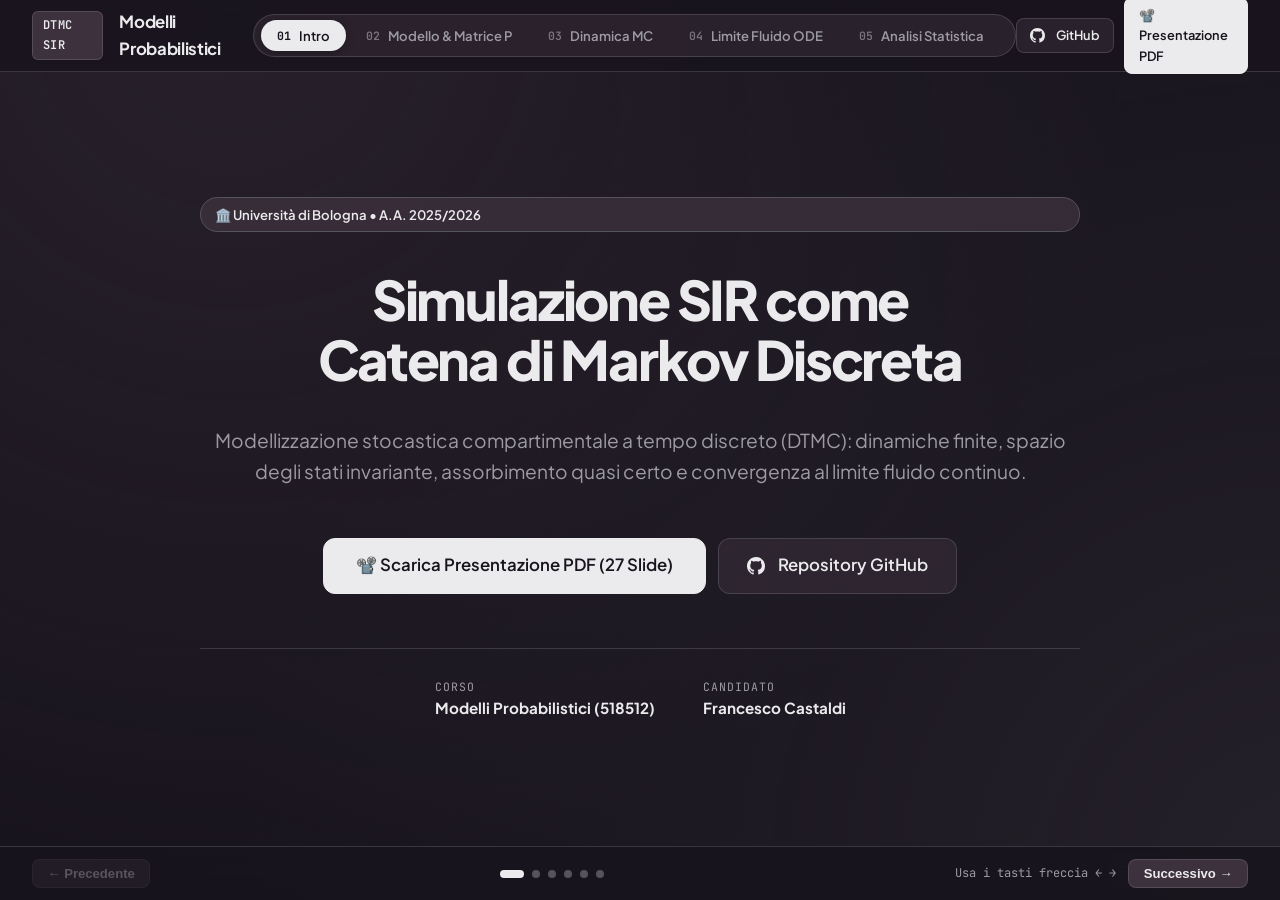
==== commit b7b8bfae: "docs: remove instructor name from web pages" ====
--- a/docs/index.html
+++ b/docs/index.html
@@ -86,10 +86,6 @@
                             <div class="hero-meta-val">Modelli Probabilistici (518512)</div>
                         </div>
                         <div class="hero-meta-item">
-                            <div class="hero-meta-label">Docente</div>
-                            <div class="hero-meta-val">Prof. Salvatore Federico</div>
-                        </div>
-                        <div class="hero-meta-item">
                             <div class="hero-meta-label">Candidato</div>
                             <div class="hero-meta-val">Francesco Castaldi</div>
                         </div>
